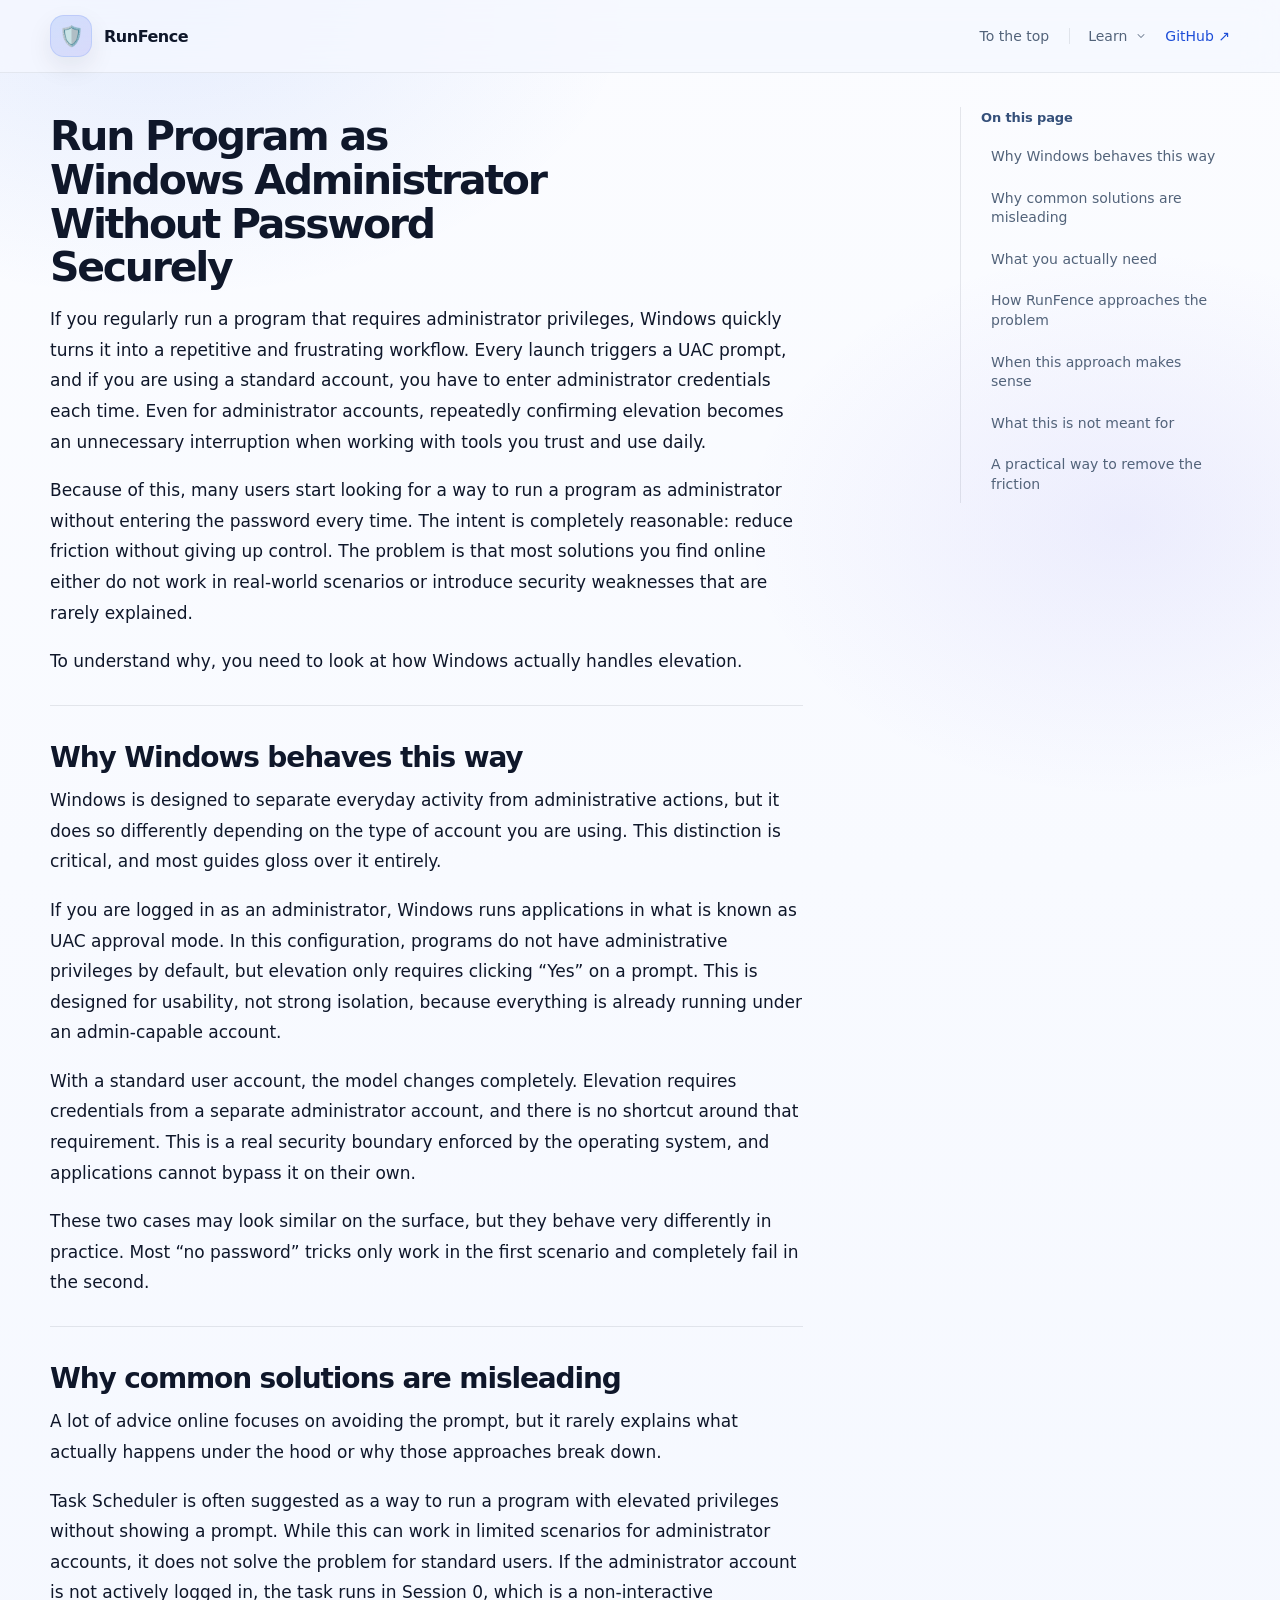
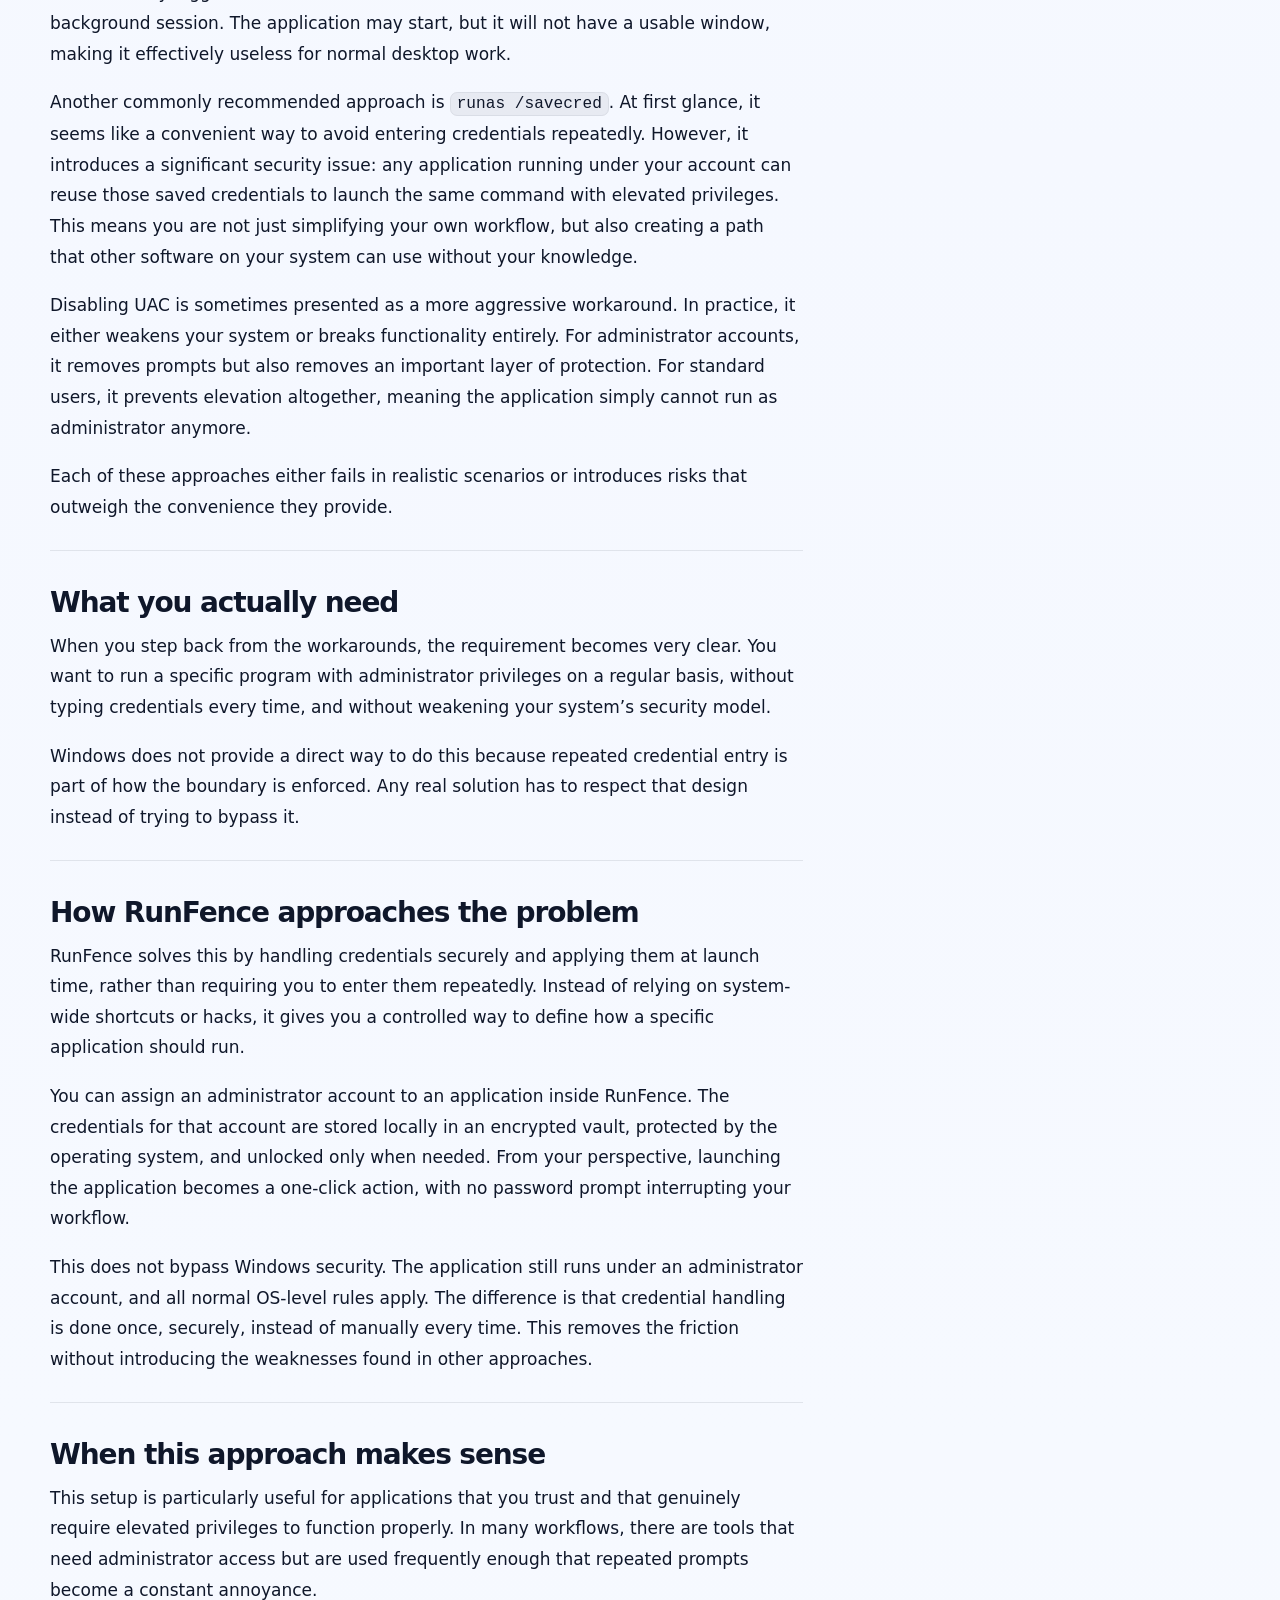
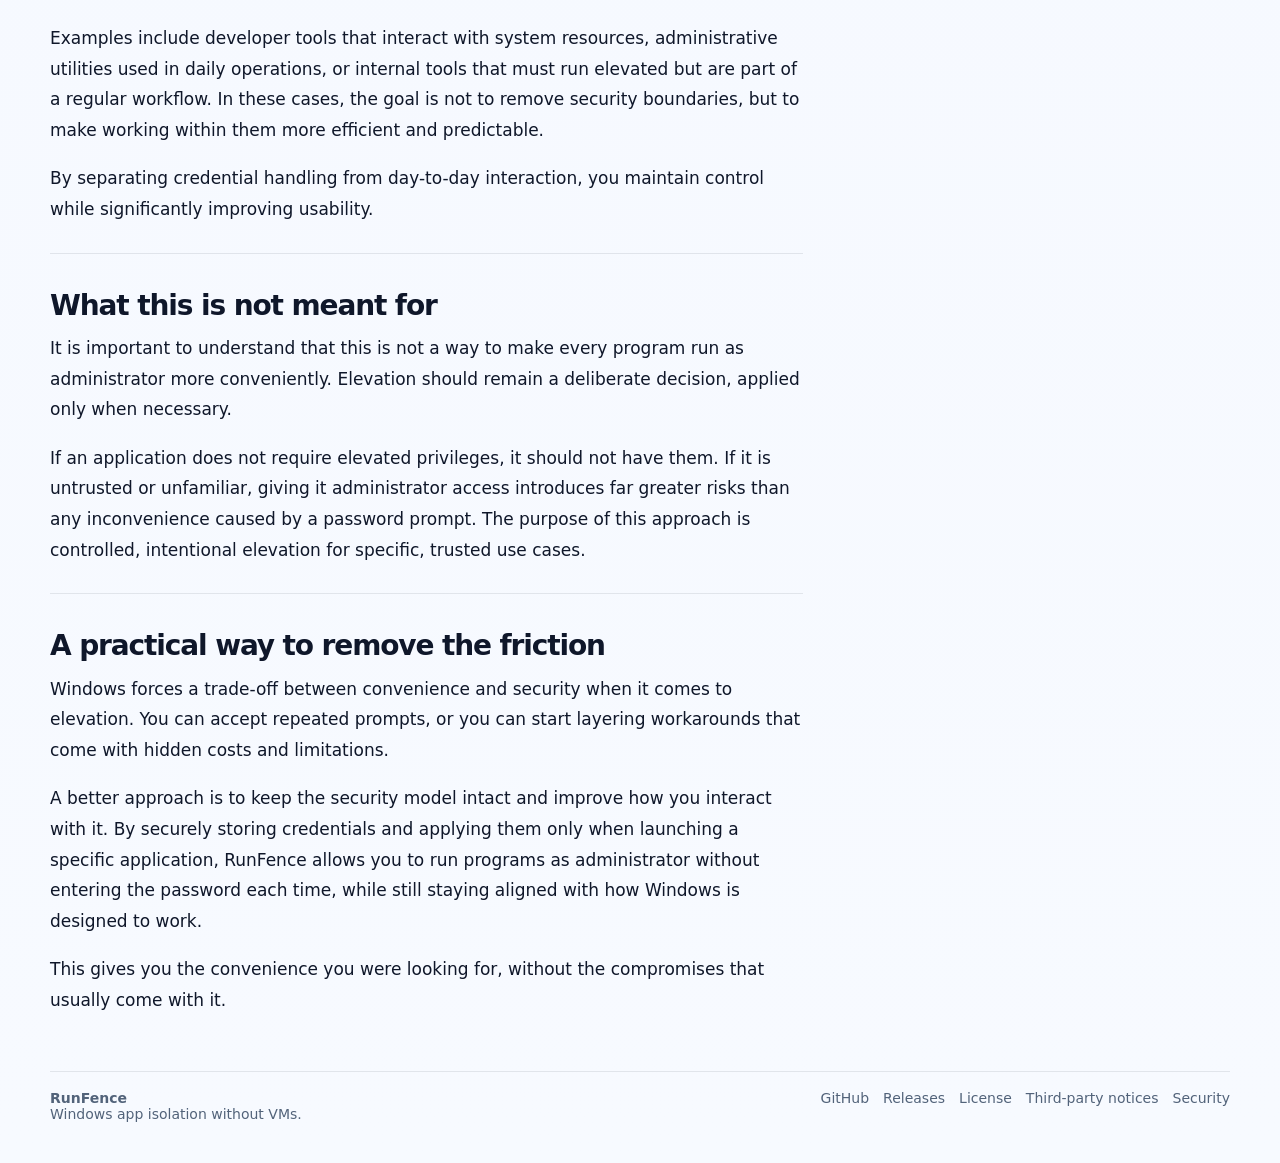
==== run-as-admin-without-password.html @ 5f29e588 "learn page" ====
<!doctype html>
<html lang="en">
  <head>
    <meta charset="utf-8" />
    <meta name="viewport" content="width=device-width,initial-scale=1" />
    <meta
      name="description"
      content="Run Program as Windows Administrator Without Password Securely"
    />
    <meta name="robots" content="index,follow" />

    <link rel="canonical" href="https://runfence.net/run-as-admin-without-password.html" />
    <link rel="icon" href="/favicon.ico" sizes="any" />
    <link rel="apple-touch-icon" href="/favicon.ico" />

    <title>Run Program as Windows Administrator Without Password Securely</title>

    <meta property="og:title" content="Run Program as Windows Administrator Without Password Securely" />
    <meta
      property="og:description"
      content="Run Program as Windows Administrator Without Password Securely"
    />
    <meta property="og:url" content="https://runfence.net/run-as-admin-without-password.html" />
    <meta property="og:image" content="demo.gif" />
    <meta property="og:image:width" content="1165" />
    <meta property="og:image:height" content="667" />
    <meta property="og:type" content="article" />
    <meta property="og:site_name" content="RunFence" />

    <meta name="twitter:card" content="summary_large_image" />
    <meta name="twitter:title" content="Run Program as Windows Administrator Without Password Securely" />
    <meta
      name="twitter:description"
      content="Run Program as Windows Administrator Without Password Securely"
    />
    <meta name="twitter:image" content="demo.gif" />

    <script type="application/ld+json">
      {
        "@context": "https://schema.org",
        "@type": "Article",
        "headline": "Run Program as Windows Administrator Without Password Securely",
        "description": "Run Program as Windows Administrator Without Password Securely",
        "mainEntityOfPage": "https://runfence.net/run-as-admin-without-password.html",
        "image": "demo.gif"
      }
    </script>

    <style>
      :root {
        --bg: #f5f8ff;
        --text: #0f172a;
        --muted: #52637a;
        --muted2: #6b7c93;
        --accent: #2563eb;
        --accent2: #4f46e5;
        --border: rgba(30, 41, 59, 0.10);
        --max: 1180px;
        --content-max: 74ch;
        --toc-width: 270px;
        --header-offset: 92px;
      }

      * { box-sizing: border-box; }

      html {
        scroll-behavior: smooth;
      }

      body {
        margin: 0;
        color: var(--text);
        font-family: Inter, ui-sans-serif, system-ui, -apple-system, BlinkMacSystemFont, "Segoe UI", Roboto, Helvetica, Arial, sans-serif;
        background:
          radial-gradient(800px 500px at 12% 0%, rgba(37, 99, 235, 0.10), transparent 60%),
          radial-gradient(700px 500px at 88% 12%, rgba(79, 70, 229, 0.08), transparent 55%),
          linear-gradient(180deg, #fbfcff 0%, var(--bg) 40%, #f7faff 100%);
        min-height: 100vh;
      }

      a {
        color: inherit;
        text-decoration: none;
      }

      code {
        padding: 0.12rem 0.36rem;
        border-radius: 0.45rem;
        background: rgba(15, 23, 42, 0.06);
        border: 1px solid rgba(15, 23, 42, 0.06);
        font-size: 0.95em;
      }

      .shell {
        width: min(var(--max), calc(100% - 32px));
        margin: 0 auto;
      }

      .topbar {
        position: sticky;
        top: 0;
        z-index: 40;
        backdrop-filter: blur(16px);
        background: rgba(245, 248, 255, 0.78);
        border-bottom: 1px solid rgba(30, 41, 59, 0.08);
      }

      .topbar-inner {
        display: flex;
        align-items: center;
        justify-content: space-between;
        gap: 16px;
        padding: 15px 0;
      }

      .brand {
        display: inline-flex;
        align-items: center;
        gap: 12px;
        font-weight: 800;
        letter-spacing: -0.03em;
        flex: 0 0 auto;
      }

      .brand-mark {
        width: 42px;
        height: 42px;
        border-radius: 14px;
        display: grid;
        place-items: center;
        background: linear-gradient(135deg, rgba(37, 99, 235, 0.16), rgba(79, 70, 229, 0.16));
        border: 1px solid rgba(37, 99, 235, 0.14);
        box-shadow: 0 10px 26px rgba(15, 23, 42, 0.08);
        font-size: 20px;
        line-height: 1;
      }

      .nav {
        display: flex;
        align-items: center;
        gap: 18px;
        flex-wrap: wrap;
        justify-content: flex-end;
        color: var(--muted);
        font-size: 14px;
        min-width: 0;
      }

      .nav-cluster {
        display: flex;
        align-items: center;
        gap: 12px;
        flex-wrap: wrap;
        min-width: 0;
      }

      .nav-cluster + .nav-cluster {
        padding-left: 18px;
        margin-left: 2px;
        border-left: 1px solid rgba(30, 41, 59, 0.10);
      }

      .nav a:hover,
      .repo-link:hover,
      .nav-dropdown summary:hover {
        color: var(--text);
      }

      .nav-dropdown {
        position: relative;
      }

      .nav-dropdown summary {
        list-style: none;
        display: inline-flex;
        align-items: center;
        gap: 8px;
        cursor: pointer;
        user-select: none;
        padding: 0;
        color: inherit;
        font: inherit;
        white-space: nowrap;
      }

      .nav-dropdown summary::-webkit-details-marker {
        display: none;
      }

      .nav-caret {
        width: 12px;
        height: 12px;
        display: inline-block;
        transition: transform 160ms ease;
        opacity: 0.8;
      }

      .nav-dropdown[open] .nav-caret {
        transform: rotate(180deg);
      }

      .nav-panel {
        position: absolute;
        right: 0;
        top: calc(100% + 12px);
        width: min(360px, calc(100vw - 24px));
        padding: 12px;
        border-radius: 22px;
        background: rgba(255, 255, 255, 0.96);
        border: 1px solid rgba(30, 41, 59, 0.10);
        box-shadow: 0 24px 60px rgba(15, 23, 42, 0.14);
      }

      .nav-panel-list {
        display: grid;
        gap: 8px;
        max-height: 320px;
        overflow: auto;
        padding-right: 2px;
      }

      .nav-panel-link {
        display: flex;
        align-items: flex-start;
        gap: 12px;
        padding: 11px 12px;
        border-radius: 14px;
        border: 1px solid transparent;
        background: rgba(245, 248, 255, 0.8);
        transition: background 160ms ease, border-color 160ms ease, transform 160ms ease;
      }

      .nav-panel-link:hover {
        background: rgba(37, 99, 235, 0.06);
        border-color: rgba(37, 99, 235, 0.12);
        transform: translateY(-1px);
      }

      .nav-panel-link strong {
        display: block;
        font-size: 14px;
        line-height: 1.3;
        letter-spacing: -0.02em;
      }

      .nav-panel-link span {
        display: block;
        color: var(--muted);
        font-size: 12px;
        line-height: 1.45;
        margin-top: 3px;
      }

      .nav-panel-dot {
        width: 9px;
        height: 9px;
        margin-top: 5px;
        border-radius: 999px;
        background: linear-gradient(135deg, var(--accent), var(--accent2));
        flex: 0 0 auto;
      }

      .article-wrap {
        padding: 34px 0 18px;
      }

      .article-layout {
        display: grid;
        grid-template-columns: minmax(0, 1fr) var(--toc-width);
        gap: 36px;
        align-items: start;
      }

      .article-main {
        min-width: 0;
        max-width: var(--content-max);
      }

      .article-aside {
        position: sticky;
        top: var(--header-offset);
        align-self: start;
        padding-left: 20px;
        border-left: 1px solid rgba(30, 41, 59, 0.10);
      }

      .toc-label {
        display: inline-flex;
        align-items: center;
        gap: 10px;
        margin-bottom: 14px;
        color: #35507a;
        font-size: 13px;
        font-weight: 700;
        letter-spacing: -0.01em;
      }

      .toc {
        display: grid;
        gap: 6px;
      }

      .toc a {
        display: block;
        padding: 8px 10px;
        border-radius: 12px;
        color: var(--muted);
        font-size: 14px;
        line-height: 1.4;
        transition: background 160ms ease, color 160ms ease, transform 160ms ease;
      }

      .toc a:hover {
        color: var(--text);
        background: rgba(37, 99, 235, 0.06);
        transform: translateX(2px);
      }

      h1 {
        margin: 8px 0 14px;
        font-size: clamp(30px, 3.2vw, 42px);
        line-height: 1.07;
        letter-spacing: -0.055em;
        max-width: 18ch;
      }

      .article-content {
        color: var(--text);
        line-height: 1.8;
        font-size: 17px;
        max-width: var(--content-max);
      }

      .article-content p {
        margin: 0 0 18px;
      }

      .article-content h2 {
        margin: 36px 0 12px;
        font-size: 28px;
        line-height: 1.12;
        letter-spacing: -0.04em;
        scroll-margin-top: var(--header-offset);
      }

      .article-content hr {
        border: 0;
        border-top: 1px solid rgba(30, 41, 59, 0.10);
        margin: 28px 0;
      }

      .footer {
        padding: 20px 0 42px;
        color: var(--muted);
        font-size: 14px;
      }

      .footer-inner {
        display: flex;
        flex-wrap: wrap;
        justify-content: space-between;
        gap: 14px;
        border-top: 1px solid rgba(30, 41, 59, 0.10);
        padding-top: 18px;
      }

      .links {
        display: flex;
        gap: 14px;
        flex-wrap: wrap;
      }

      .repo-link {
        color: #1d4ed8;
      }

      .muted {
        color: var(--muted);
      }

      @media (max-width: 1024px) {
        .article-layout {
          grid-template-columns: 1fr;
        }

        .article-main {
          max-width: 78ch;
        }

        .article-aside {
          position: relative;
          top: auto;
          order: -1;
          padding: 0 0 12px 0;
          margin-bottom: 8px;
          border-left: 0;
          border-bottom: 1px solid rgba(30, 41, 59, 0.10);
        }

        .nav-panel {
          left: 0;
          right: auto;
        }
      }

      @media (max-width: 640px) {
        .shell {
          width: min(var(--max), calc(100% - 24px));
        }

        .topbar-inner {
          padding: 12px 0;
        }

        .nav {
          gap: 12px;
        }

        .nav-cluster + .nav-cluster {
          padding-left: 12px;
          margin-left: 0;
        }

        .article-wrap {
          padding-top: 24px;
        }

        h1 {
          max-width: 16ch;
          font-size: clamp(28px, 7vw, 38px);
        }

        .article-content {
          font-size: 16px;
          line-height: 1.78;
        }

        .article-content h2 {
          font-size: 24px;
          scroll-margin-top: 86px;
        }

        .article-aside {
          padding-bottom: 10px;
        }

        .toc {
          grid-template-columns: 1fr;
        }
      }
    </style>
  </head>

  <body>
    <header class="topbar">
      <div class="shell topbar-inner">
        <a class="brand" href="/" aria-label="RunFence home">
          <span class="brand-mark" aria-hidden="true">🛡️</span>
          <span>RunFence</span>
        </a>

        <nav class="nav" aria-label="Primary">
          <div class="nav-cluster" aria-label="Sections">
            <a href="#article">To the top</a>
          </div>

          <div class="nav-cluster" aria-label="Learn">
            <details class="nav-dropdown">
              <summary>
                <span>Learn</span>
                <svg class="nav-caret" viewBox="0 0 20 20" fill="none" aria-hidden="true">
                  <path d="M5 7.5L10 12.5L15 7.5" stroke="currentColor" stroke-width="1.7" stroke-linecap="round" stroke-linejoin="round" />
                </svg>
              </summary>

              <div class="nav-panel" role="menu" aria-label="Learn posts">
                <div class="nav-panel-list">
                  <a class="nav-panel-link" href="run-as-admin-without-password.html" role="menuitem">
                    <span class="nav-panel-dot" aria-hidden="true"></span>
                    <span>
                      <strong>Run Program as Windows Administrator Without Password Securely</strong>
                      <span>How to reduce elevation friction without weakening Windows security.</span>
                    </span>
                  </a>
                </div>
              </div>
            </details>
          </div>

          <a class="repo-link" href="https://github.com/runfence/RunFence" target="_blank" rel="noreferrer">GitHub ↗</a>
        </nav>
      </div>
    </header>

    <main id="top">
      <section class="article-wrap" id="article" aria-labelledby="article-title">
        <div class="shell article-layout">
          <div class="article-main">
            <h1 id="article-title">Run Program as Windows Administrator Without Password Securely</h1>

            <div class="article-content">
              <p>If you regularly run a program that requires administrator privileges, Windows quickly turns it into a repetitive and frustrating workflow. Every launch triggers a UAC prompt, and if you are using a standard account, you have to enter administrator credentials each time. Even for administrator accounts, repeatedly confirming elevation becomes an unnecessary interruption when working with tools you trust and use daily.</p>

              <p>Because of this, many users start looking for a way to run a program as administrator without entering the password every time. The intent is completely reasonable: reduce friction without giving up control. The problem is that most solutions you find online either do not work in real-world scenarios or introduce security weaknesses that are rarely explained.</p>

              <p>To understand why, you need to look at how Windows actually handles elevation.</p>

              <hr />

              <h2 id="why-windows-behaves-this-way">Why Windows behaves this way</h2>

              <p>Windows is designed to separate everyday activity from administrative actions, but it does so differently depending on the type of account you are using. This distinction is critical, and most guides gloss over it entirely.</p>

              <p>If you are logged in as an administrator, Windows runs applications in what is known as UAC approval mode. In this configuration, programs do not have administrative privileges by default, but elevation only requires clicking “Yes” on a prompt. This is designed for usability, not strong isolation, because everything is already running under an admin-capable account.</p>

              <p>With a standard user account, the model changes completely. Elevation requires credentials from a separate administrator account, and there is no shortcut around that requirement. This is a real security boundary enforced by the operating system, and applications cannot bypass it on their own.</p>

              <p>These two cases may look similar on the surface, but they behave very differently in practice. Most “no password” tricks only work in the first scenario and completely fail in the second.</p>

              <hr />

              <h2 id="why-common-solutions-are-misleading">Why common solutions are misleading</h2>

              <p>A lot of advice online focuses on avoiding the prompt, but it rarely explains what actually happens under the hood or why those approaches break down.</p>

              <p>Task Scheduler is often suggested as a way to run a program with elevated privileges without showing a prompt. While this can work in limited scenarios for administrator accounts, it does not solve the problem for standard users. If the administrator account is not actively logged in, the task runs in Session 0, which is a non-interactive background session. The application may start, but it will not have a usable window, making it effectively useless for normal desktop work.</p>

              <p>Another commonly recommended approach is <code>runas /savecred</code>. At first glance, it seems like a convenient way to avoid entering credentials repeatedly. However, it introduces a significant security issue: any application running under your account can reuse those saved credentials to launch the same command with elevated privileges. This means you are not just simplifying your own workflow, but also creating a path that other software on your system can use without your knowledge.</p>

              <p>Disabling UAC is sometimes presented as a more aggressive workaround. In practice, it either weakens your system or breaks functionality entirely. For administrator accounts, it removes prompts but also removes an important layer of protection. For standard users, it prevents elevation altogether, meaning the application simply cannot run as administrator anymore.</p>

              <p>Each of these approaches either fails in realistic scenarios or introduces risks that outweigh the convenience they provide.</p>

              <hr />

              <h2 id="what-you-actually-need">What you actually need</h2>

              <p>When you step back from the workarounds, the requirement becomes very clear. You want to run a specific program with administrator privileges on a regular basis, without typing credentials every time, and without weakening your system’s security model.</p>

              <p>Windows does not provide a direct way to do this because repeated credential entry is part of how the boundary is enforced. Any real solution has to respect that design instead of trying to bypass it.</p>

              <hr />

              <h2 id="how-runfence-approaches-the-problem">How RunFence approaches the problem</h2>

              <p>RunFence solves this by handling credentials securely and applying them at launch time, rather than requiring you to enter them repeatedly. Instead of relying on system-wide shortcuts or hacks, it gives you a controlled way to define how a specific application should run.</p>

              <p>You can assign an administrator account to an application inside RunFence. The credentials for that account are stored locally in an encrypted vault, protected by the operating system, and unlocked only when needed. From your perspective, launching the application becomes a one-click action, with no password prompt interrupting your workflow.</p>

              <p>This does not bypass Windows security. The application still runs under an administrator account, and all normal OS-level rules apply. The difference is that credential handling is done once, securely, instead of manually every time. This removes the friction without introducing the weaknesses found in other approaches.</p>

              <hr />

              <h2 id="when-this-approach-makes-sense">When this approach makes sense</h2>

              <p>This setup is particularly useful for applications that you trust and that genuinely require elevated privileges to function properly. In many workflows, there are tools that need administrator access but are used frequently enough that repeated prompts become a constant annoyance.</p>

              <p>Examples include developer tools that interact with system resources, administrative utilities used in daily operations, or internal tools that must run elevated but are part of a regular workflow. In these cases, the goal is not to remove security boundaries, but to make working within them more efficient and predictable.</p>

              <p>By separating credential handling from day-to-day interaction, you maintain control while significantly improving usability.</p>

              <hr />

              <h2 id="what-this-is-not-meant-for">What this is not meant for</h2>

              <p>It is important to understand that this is not a way to make every program run as administrator more conveniently. Elevation should remain a deliberate decision, applied only when necessary.</p>

              <p>If an application does not require elevated privileges, it should not have them. If it is untrusted or unfamiliar, giving it administrator access introduces far greater risks than any inconvenience caused by a password prompt. The purpose of this approach is controlled, intentional elevation for specific, trusted use cases.</p>

              <hr />

              <h2 id="a-practical-way-to-remove-the-friction">A practical way to remove the friction</h2>

              <p>Windows forces a trade-off between convenience and security when it comes to elevation. You can accept repeated prompts, or you can start layering workarounds that come with hidden costs and limitations.</p>

              <p>A better approach is to keep the security model intact and improve how you interact with it. By securely storing credentials and applying them only when launching a specific application, RunFence allows you to run programs as administrator without entering the password each time, while still staying aligned with how Windows is designed to work.</p>

              <p>This gives you the convenience you were looking for, without the compromises that usually come with it.</p>
            </div>
          </div>

          <aside class="article-aside" aria-label="On this page">
            <div class="toc-label">On this page</div>
            <nav class="toc">
              <a href="#why-windows-behaves-this-way">Why Windows behaves this way</a>
              <a href="#why-common-solutions-are-misleading">Why common solutions are misleading</a>
              <a href="#what-you-actually-need">What you actually need</a>
              <a href="#how-runfence-approaches-the-problem">How RunFence approaches the problem</a>
              <a href="#when-this-approach-makes-sense">When this approach makes sense</a>
              <a href="#what-this-is-not-meant-for">What this is not meant for</a>
              <a href="#a-practical-way-to-remove-the-friction">A practical way to remove the friction</a>
            </nav>
          </aside>
        </div>
      </section>

      <footer class="footer">
        <div class="shell footer-inner">
          <div>
            <strong>RunFence</strong>
            <div class="muted">Windows app isolation without VMs.</div>
          </div>
          <div class="links">
            <a href="https://github.com/runfence/RunFence" target="_blank" rel="noreferrer">GitHub</a>
            <a href="https://github.com/runfence/RunFence/releases" target="_blank" rel="noreferrer">Releases</a>
            <a href="https://github.com/runfence/RunFence/blob/master/LICENSE.md" target="_blank" rel="noreferrer">License</a>
            <a href="https://github.com/runfence/RunFence/blob/master/THIRD-PARTY-NOTICES.txt" target="_blank" rel="noreferrer">Third-party notices</a>
            <a href="mailto:runfencedev@gmail.com">Security</a>
          </div>
        </div>
      </footer>
    </main>
  </body>
</html>
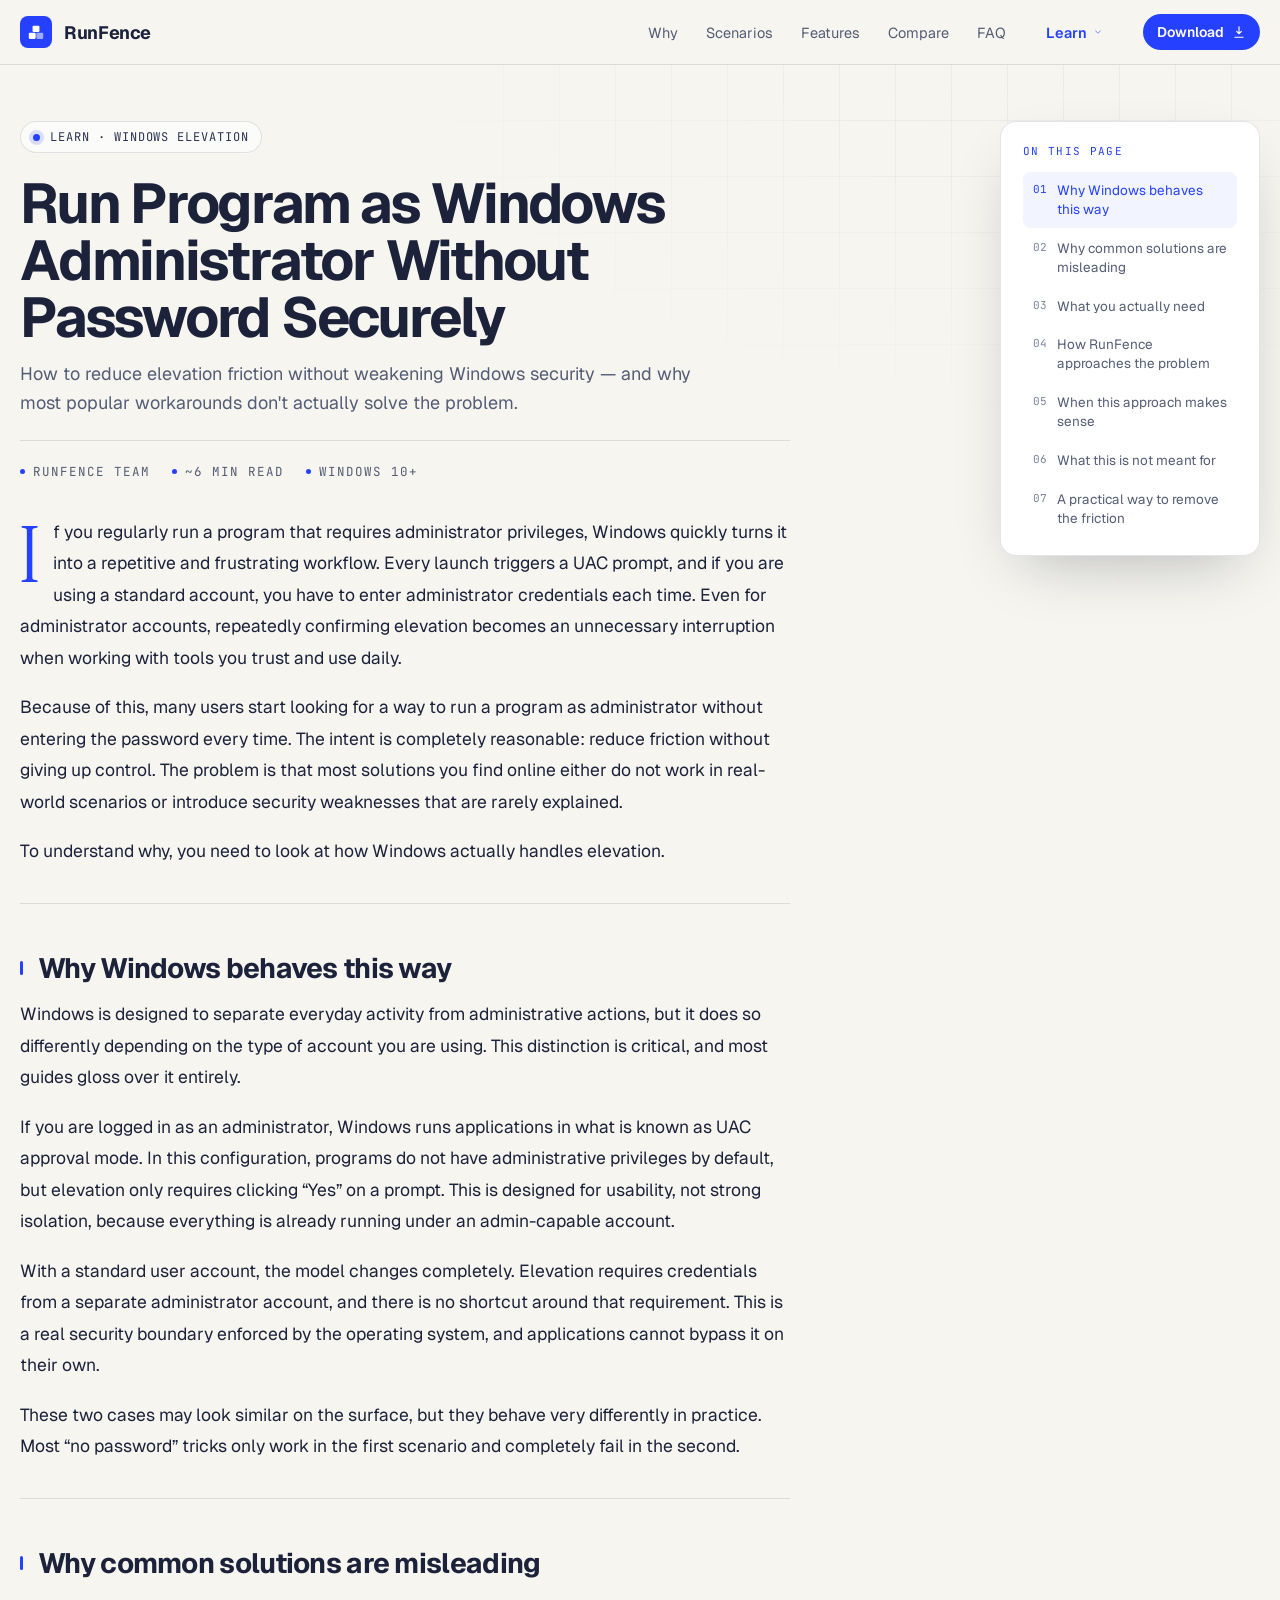
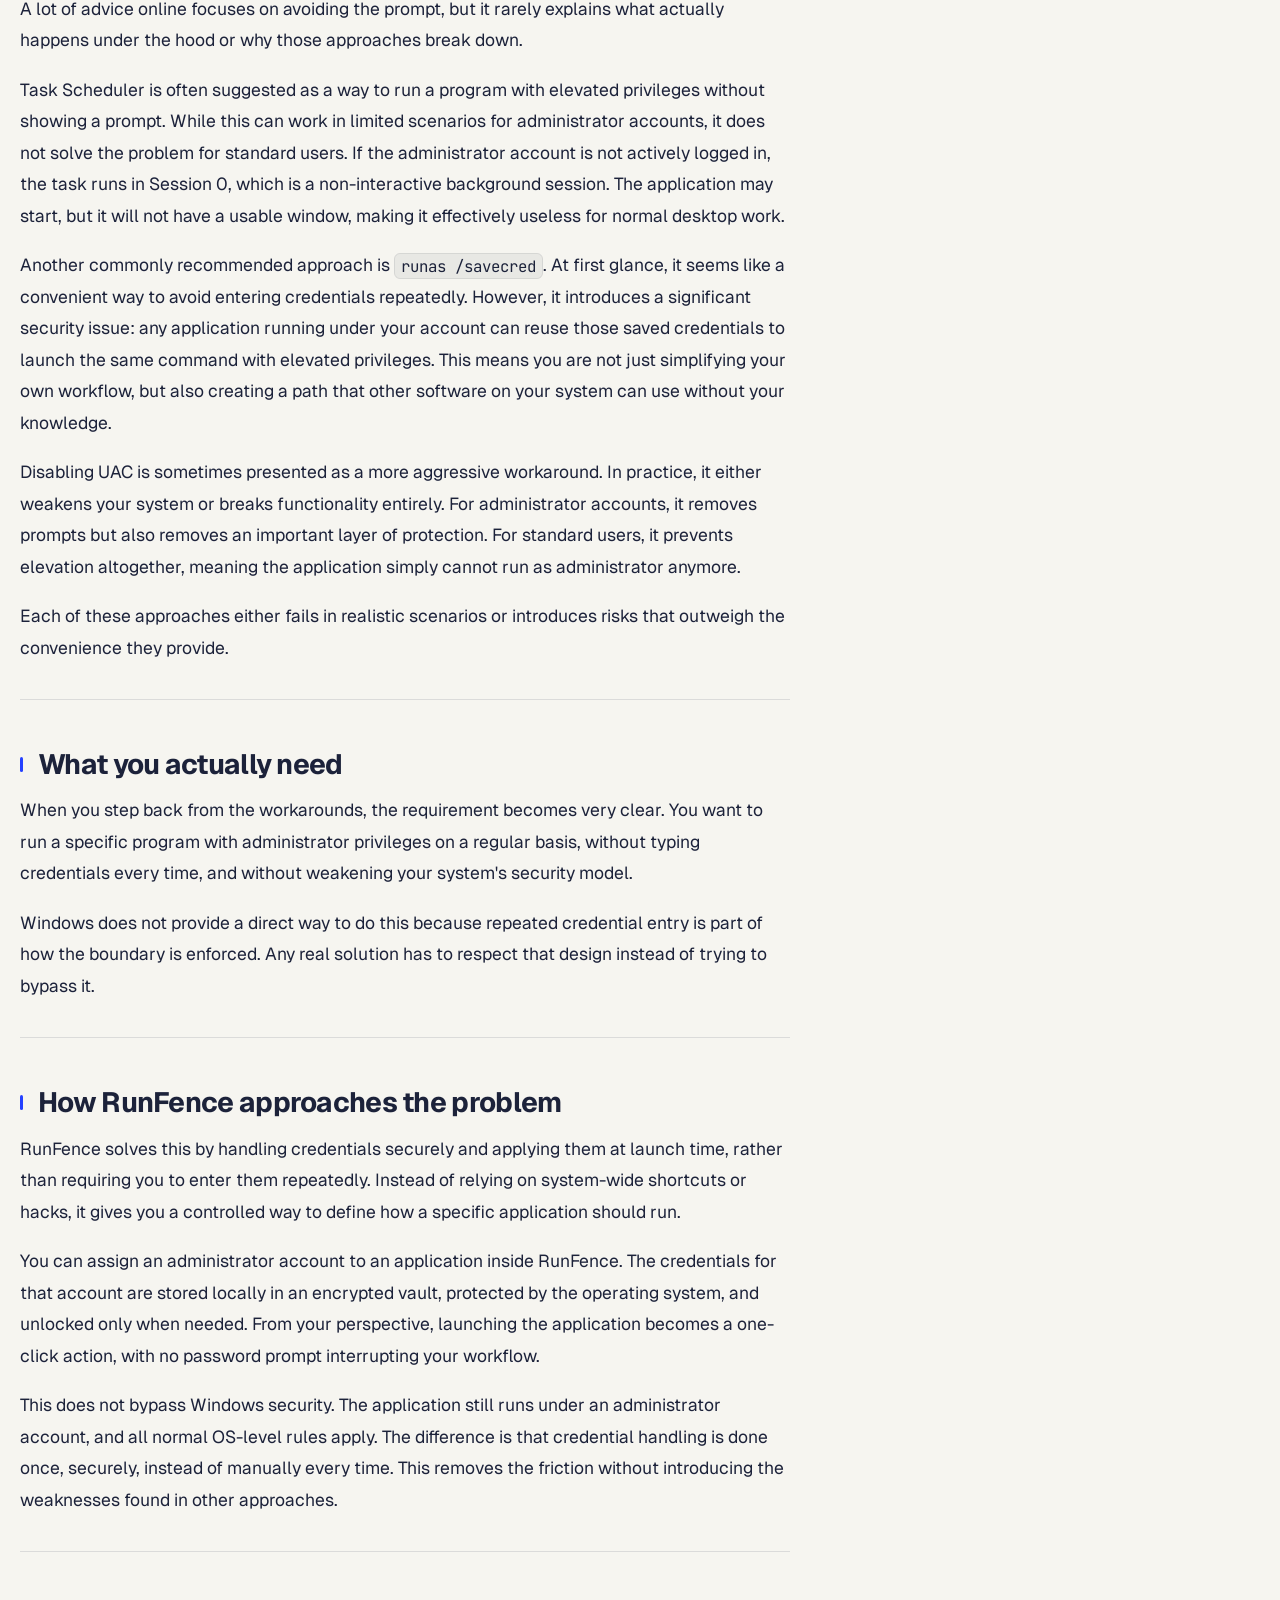
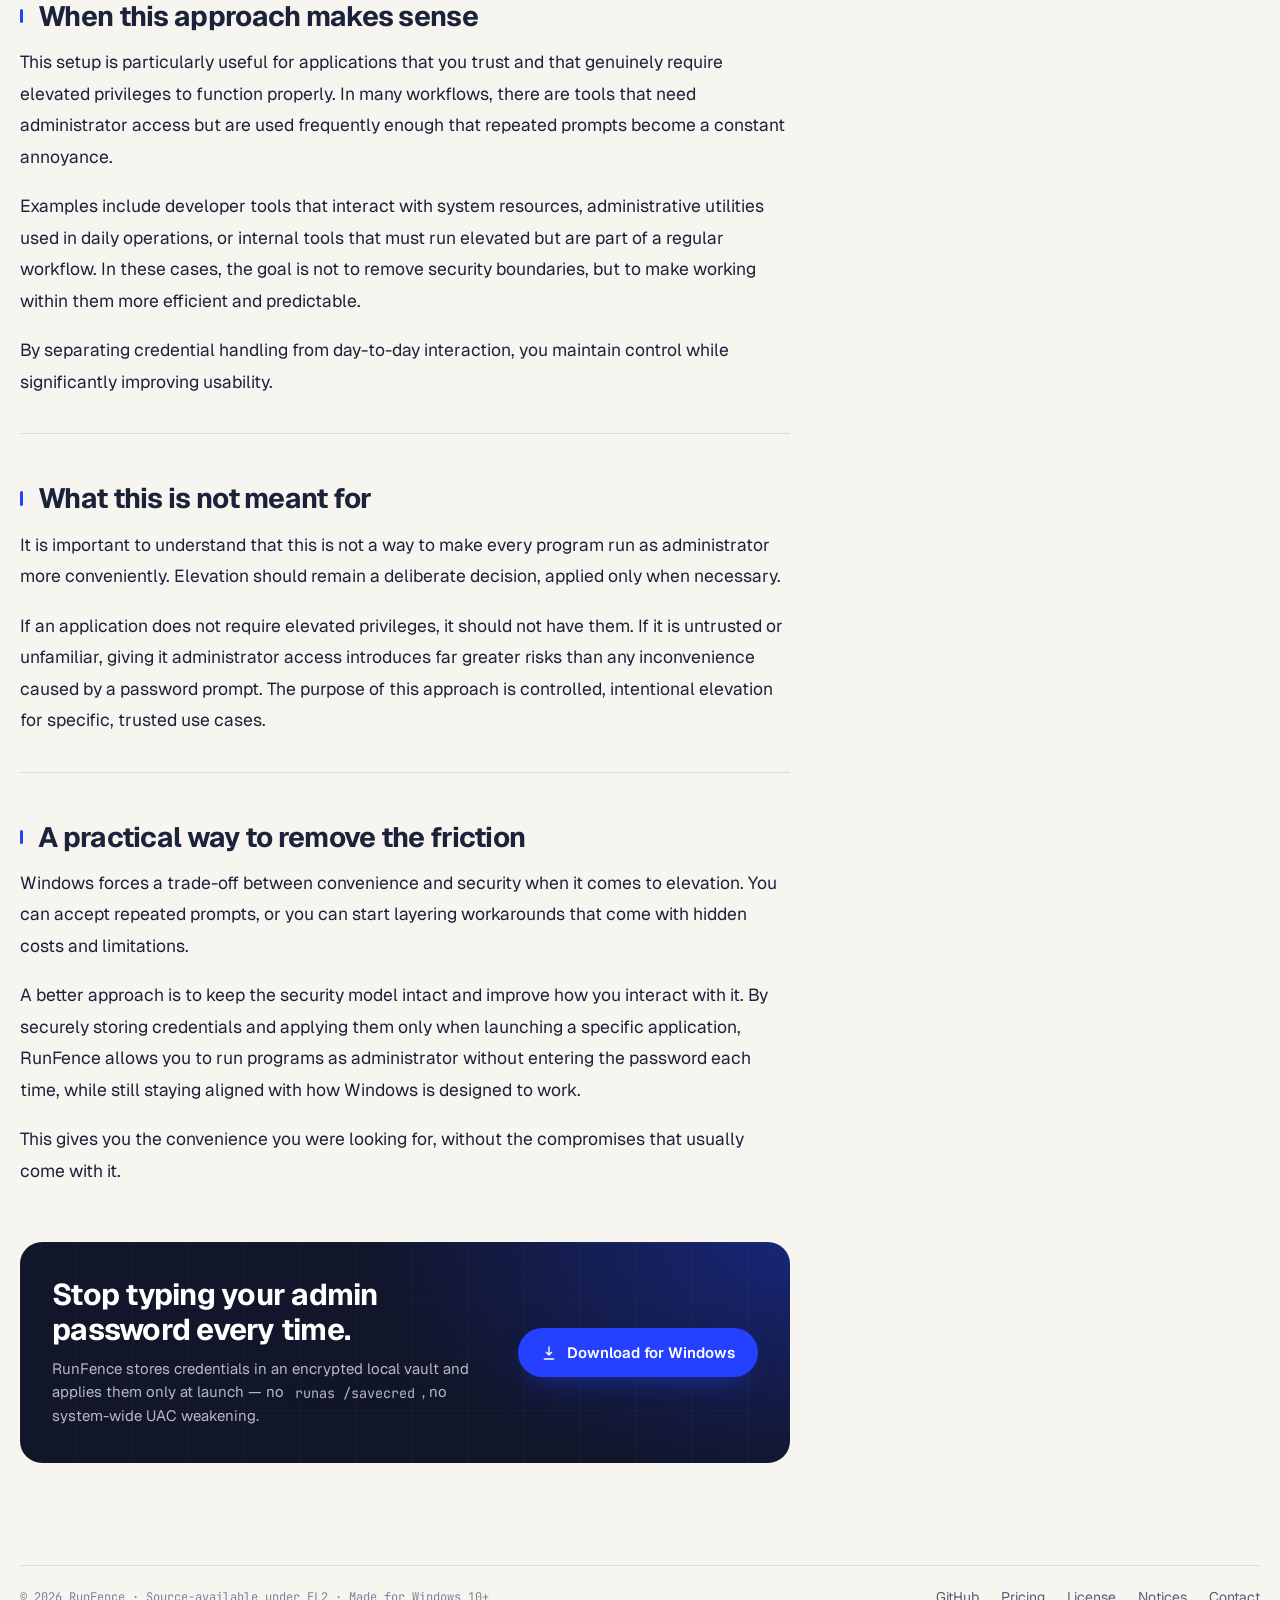
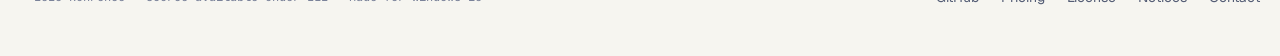
==== commit 3a461718: "redesign" ====
--- a/run-as-admin-without-password.html
+++ b/run-as-admin-without-password.html
@@ -10,6 +10,7 @@
     <meta name="robots" content="index,follow" />
 
     <link rel="canonical" href="https://runfence.net/run-as-admin-without-password.html" />
+    <link rel="icon" href="/favicon.svg" type="image/svg+xml" />
     <link rel="icon" href="/favicon.ico" sizes="any" />
     <link rel="apple-touch-icon" href="/favicon.ico" />
 
@@ -46,407 +47,250 @@
       }
     </script>
 
+    <link rel="preconnect" href="https://fonts.googleapis.com" />
+    <link rel="preconnect" href="https://fonts.gstatic.com" crossorigin />
+    <link href="https://fonts.googleapis.com/css2?family=Geist:wght@400;500;600;700;800&family=JetBrains+Mono:wght@400;500;600&family=Instrument+Serif:ital@0;1&display=swap" rel="stylesheet" />
+
+    <link rel="stylesheet" href="shared.css" />
+
     <style>
       :root {
-        --bg: #f5f8ff;
-        --text: #0f172a;
-        --muted: #52637a;
-        --muted2: #6b7c93;
-        --accent: #2563eb;
-        --accent2: #4f46e5;
-        --border: rgba(30, 41, 59, 0.10);
-        --max: 1180px;
-        --content-max: 74ch;
-        --toc-width: 270px;
-        --header-offset: 92px;
-      }
-
-      * { box-sizing: border-box; }
-
-      html {
-        scroll-behavior: smooth;
-      }
-
-      body {
-        margin: 0;
-        color: var(--text);
-        font-family: Inter, ui-sans-serif, system-ui, -apple-system, BlinkMacSystemFont, "Segoe UI", Roboto, Helvetica, Arial, sans-serif;
-        background:
-          radial-gradient(800px 500px at 12% 0%, rgba(37, 99, 235, 0.10), transparent 60%),
-          radial-gradient(700px 500px at 88% 12%, rgba(79, 70, 229, 0.08), transparent 55%),
-          linear-gradient(180deg, #fbfcff 0%, var(--bg) 40%, #f7faff 100%);
-        min-height: 100vh;
-      }
-
-      a {
-        color: inherit;
-        text-decoration: none;
-      }
-
-      code {
-        padding: 0.12rem 0.36rem;
-        border-radius: 0.45rem;
-        background: rgba(15, 23, 42, 0.06);
-        border: 1px solid rgba(15, 23, 42, 0.06);
-        font-size: 0.95em;
-      }
-
-      .shell {
-        width: min(var(--max), calc(100% - 32px));
-        margin: 0 auto;
-      }
-
-      .topbar {
-        position: sticky;
-        top: 0;
-        z-index: 40;
-        backdrop-filter: blur(16px);
-        background: rgba(245, 248, 255, 0.78);
-        border-bottom: 1px solid rgba(30, 41, 59, 0.08);
-      }
-
-      .topbar-inner {
-        display: flex;
-        align-items: center;
-        justify-content: space-between;
-        gap: 16px;
-        padding: 15px 0;
-      }
-
-      .brand {
-        display: inline-flex;
-        align-items: center;
-        gap: 12px;
-        font-weight: 800;
-        letter-spacing: -0.03em;
-        flex: 0 0 auto;
-      }
-
-      .brand-mark {
-        width: 42px;
-        height: 42px;
-        border-radius: 14px;
-        display: grid;
-        place-items: center;
-        background: linear-gradient(135deg, rgba(37, 99, 235, 0.16), rgba(79, 70, 229, 0.16));
-        border: 1px solid rgba(37, 99, 235, 0.14);
-        box-shadow: 0 10px 26px rgba(15, 23, 42, 0.08);
-        font-size: 20px;
-        line-height: 1;
-      }
-
-      .nav {
-        display: flex;
-        align-items: center;
-        gap: 18px;
-        flex-wrap: wrap;
-        justify-content: flex-end;
-        color: var(--muted);
-        font-size: 14px;
-        min-width: 0;
-      }
-
-      .nav-cluster {
-        display: flex;
-        align-items: center;
-        gap: 12px;
-        flex-wrap: wrap;
-        min-width: 0;
-      }
-
-      .nav-cluster + .nav-cluster {
-        padding-left: 18px;
-        margin-left: 2px;
-        border-left: 1px solid rgba(30, 41, 59, 0.10);
-      }
-
-      .nav a:hover,
-      .repo-link:hover,
-      .nav-dropdown summary:hover {
-        color: var(--text);
-      }
-
-      .nav-dropdown {
+        --content-max: 70ch;
+        --toc-width: 260px;
+        --header-offset: 96px;
+      }
+
+      /* ============ Article ============ */
+      .article-wrap {
         position: relative;
-      }
-
-      .nav-dropdown summary {
-        list-style: none;
-        display: inline-flex;
-        align-items: center;
-        gap: 8px;
-        cursor: pointer;
-        user-select: none;
-        padding: 0;
-        color: inherit;
-        font: inherit;
-        white-space: nowrap;
-      }
-
-      .nav-dropdown summary::-webkit-details-marker {
-        display: none;
-      }
-
-      .nav-caret {
-        width: 12px;
-        height: 12px;
-        display: inline-block;
-        transition: transform 160ms ease;
-        opacity: 0.8;
-      }
-
-      .nav-dropdown[open] .nav-caret {
-        transform: rotate(180deg);
-      }
-
-      .nav-panel {
-        position: absolute;
-        right: 0;
-        top: calc(100% + 12px);
-        width: min(360px, calc(100vw - 24px));
-        padding: 12px;
-        border-radius: 22px;
-        background: rgba(255, 255, 255, 0.96);
-        border: 1px solid rgba(30, 41, 59, 0.10);
-        box-shadow: 0 24px 60px rgba(15, 23, 42, 0.14);
-      }
-
-      .nav-panel-list {
-        display: grid;
-        gap: 8px;
-        max-height: 320px;
-        overflow: auto;
-        padding-right: 2px;
-      }
-
-      .nav-panel-link {
-        display: flex;
-        align-items: flex-start;
-        gap: 12px;
-        padding: 11px 12px;
-        border-radius: 14px;
-        border: 1px solid transparent;
-        background: rgba(245, 248, 255, 0.8);
-        transition: background 160ms ease, border-color 160ms ease, transform 160ms ease;
-      }
-
-      .nav-panel-link:hover {
-        background: rgba(37, 99, 235, 0.06);
-        border-color: rgba(37, 99, 235, 0.12);
-        transform: translateY(-1px);
-      }
-
-      .nav-panel-link strong {
-        display: block;
-        font-size: 14px;
-        line-height: 1.3;
-        letter-spacing: -0.02em;
-      }
-
-      .nav-panel-link span {
-        display: block;
-        color: var(--muted);
-        font-size: 12px;
-        line-height: 1.45;
-        margin-top: 3px;
-      }
-
-      .nav-panel-dot {
-        width: 9px;
-        height: 9px;
-        margin-top: 5px;
-        border-radius: 999px;
-        background: linear-gradient(135deg, var(--accent), var(--accent2));
-        flex: 0 0 auto;
-      }
-
-      .article-wrap {
-        padding: 34px 0 18px;
+        padding: 56px 0 72px;
+      }
+      .article-wrap::before {
+        content: "";
+        position: absolute; inset: 0;
+        background-image:
+          linear-gradient(var(--line-soft) 1px, transparent 1px),
+          linear-gradient(90deg, var(--line-soft) 1px, transparent 1px);
+        background-size: 56px 56px;
+        background-position: -1px -1px;
+        mask-image: radial-gradient(900px 500px at 80% 0%, black, transparent 75%);
+        opacity: 0.45;
+        pointer-events: none;
       }
 
       .article-layout {
+        position: relative;
         display: grid;
         grid-template-columns: minmax(0, 1fr) var(--toc-width);
-        gap: 36px;
+        gap: 56px;
         align-items: start;
       }
-
-      .article-main {
-        min-width: 0;
+      .article-main { min-width: 0; max-width: var(--content-max); }
+
+      .eyebrow {
+        display: inline-flex; align-items: center; gap: 10px;
+        font-family: var(--mono); font-size: 12px;
+        color: var(--ink-2); text-transform: uppercase; letter-spacing: 0.08em;
+        padding: 7px 12px;
+        border-radius: 999px;
+        border: 1px solid var(--line-soft);
+        background: rgba(255,255,255,0.6);
+      }
+      .eyebrow .dot {
+        width: 7px; height: 7px; border-radius: 999px;
+        background: var(--accent); box-shadow: 0 0 0 4px rgba(37, 65, 255, 0.16);
+      }
+
+      h1.article-title {
+        margin: 22px 0 14px;
+        font-size: clamp(34px, 4.4vw, 56px);
+        line-height: 1.02;
+        letter-spacing: -0.04em;
+        font-weight: 700;
+        max-width: 22ch;
+      }
+      .article-deck {
+        font-size: 18px;
+        color: var(--muted);
+        line-height: 1.6;
+        max-width: 56ch;
+        margin: 0 0 8px;
+      }
+
+      .article-byline {
+        display: flex; flex-wrap: wrap; gap: 14px 22px;
+        margin-top: 22px;
+        padding-top: 22px;
+        border-top: 1px solid var(--line-soft);
+        font-family: var(--mono); font-size: 12.5px;
+        color: var(--muted);
+        text-transform: uppercase; letter-spacing: 0.08em;
+      }
+      .article-byline span { display: inline-flex; align-items: center; gap: 8px; }
+      .article-byline span::before {
+        content: ""; width: 5px; height: 5px; border-radius: 999px; background: var(--accent);
+      }
+
+      .article-content {
+        margin-top: 36px;
+        color: var(--ink);
+        font-size: 17.5px;
+        line-height: 1.8;
         max-width: var(--content-max);
       }
-
+      .article-content p { margin: 0 0 18px; }
+      .article-content p strong { color: var(--ink); font-weight: 600; }
+
+      /* drop-cap on first para */
+      .article-content > p:first-of-type::first-letter {
+        font-family: var(--serif);
+        font-size: 4.4em;
+        line-height: 0.85;
+        float: left;
+        padding: 8px 14px 0 0;
+        color: var(--accent);
+        font-weight: 400;
+      }
+
+      .article-content h2 {
+        margin: 48px 0 14px;
+        font-size: 28px;
+        line-height: 1.15;
+        letter-spacing: -0.025em;
+        font-weight: 700;
+        scroll-margin-top: var(--header-offset);
+        position: relative;
+        padding-left: 18px;
+      }
+      .article-content h2::before {
+        content: "";
+        position: absolute; left: 0; top: 0.32em; bottom: 0.32em;
+        width: 3px; border-radius: 2px;
+        background: var(--accent);
+      }
+      .article-content hr {
+        border: 0;
+        border-top: 1px solid var(--line-soft);
+        margin: 36px 0;
+      }
+
+      /* ============ Aside / TOC ============ */
       .article-aside {
         position: sticky;
         top: var(--header-offset);
         align-self: start;
-        padding-left: 20px;
-        border-left: 1px solid rgba(30, 41, 59, 0.10);
-      }
-
+      }
+      .toc-card {
+        padding: 22px 22px 18px;
+        border: 1px solid var(--line-soft);
+        border-radius: 16px;
+        background: white;
+        box-shadow: var(--shadow);
+      }
       .toc-label {
-        display: inline-flex;
-        align-items: center;
-        gap: 10px;
+        display: block;
+        font-family: var(--mono); font-size: 11px;
+        letter-spacing: 0.12em; text-transform: uppercase;
+        color: var(--accent);
         margin-bottom: 14px;
-        color: #35507a;
-        font-size: 13px;
+      }
+      .toc {
+        display: grid; gap: 2px;
+        counter-reset: toc;
+      }
+      .toc a {
+        display: flex; align-items: flex-start; gap: 10px;
+        padding: 9px 10px;
+        border-radius: 8px;
+        color: var(--muted);
+        font-size: 13.5px;
+        line-height: 1.4;
+        transition: background .15s ease, color .15s ease;
+      }
+      .toc a::before {
+        counter-increment: toc;
+        content: counter(toc, decimal-leading-zero);
+        font-family: var(--mono); font-size: 11px;
+        color: var(--muted-2);
+        flex: 0 0 auto;
+        padding-top: 1px;
+      }
+      .toc a:hover { color: var(--ink); background: var(--paper-2); }
+      .toc a.active { color: var(--accent); background: rgba(37, 65, 255, 0.06); }
+      .toc a.active::before { color: var(--accent); }
+
+      /* ============ CTA card ============ */
+      .article-cta {
+        margin: 56px 0 0;
+        padding: 36px 32px;
+        border-radius: 22px;
+        background:
+          radial-gradient(700px 400px at 100% 0%, rgba(37, 65, 255, 0.36), transparent 60%),
+          var(--ink-deep);
+        color: white;
+        position: relative;
+        overflow: hidden;
+      }
+      .article-cta::after {
+        content: "";
+        position: absolute; inset: 0;
+        background-image:
+          linear-gradient(rgba(255,255,255,0.05) 1px, transparent 1px),
+          linear-gradient(90deg, rgba(255,255,255,0.05) 1px, transparent 1px);
+        background-size: 56px 56px;
+        opacity: 0.5;
+        pointer-events: none;
+      }
+      .article-cta-inner {
+        position: relative; z-index: 1;
+        display: grid;
+        grid-template-columns: minmax(0, 1.4fr) auto;
+        gap: 28px; align-items: center;
+      }
+      .article-cta h3 {
+        margin: 0;
+        font-size: clamp(22px, 2.4vw, 30px);
+        letter-spacing: -0.025em;
+        line-height: 1.15;
         font-weight: 700;
-        letter-spacing: -0.01em;
-      }
-
-      .toc {
-        display: grid;
-        gap: 6px;
-      }
-
-      .toc a {
-        display: block;
-        padding: 8px 10px;
-        border-radius: 12px;
-        color: var(--muted);
-        font-size: 14px;
-        line-height: 1.4;
-        transition: background 160ms ease, color 160ms ease, transform 160ms ease;
-      }
-
-      .toc a:hover {
-        color: var(--text);
-        background: rgba(37, 99, 235, 0.06);
-        transform: translateX(2px);
-      }
-
-      h1 {
-        margin: 8px 0 14px;
-        font-size: clamp(30px, 3.2vw, 42px);
-        line-height: 1.07;
-        letter-spacing: -0.055em;
-        max-width: 18ch;
-      }
-
-      .article-content {
-        color: var(--text);
-        line-height: 1.8;
-        font-size: 17px;
-        max-width: var(--content-max);
-      }
-
-      .article-content p {
-        margin: 0 0 18px;
-      }
-
-      .article-content h2 {
-        margin: 36px 0 12px;
-        font-size: 28px;
-        line-height: 1.12;
-        letter-spacing: -0.04em;
-        scroll-margin-top: var(--header-offset);
-      }
-
-      .article-content hr {
-        border: 0;
-        border-top: 1px solid rgba(30, 41, 59, 0.10);
-        margin: 28px 0;
-      }
-
-      .footer {
-        padding: 20px 0 42px;
-        color: var(--muted);
-        font-size: 14px;
-      }
-
-      .footer-inner {
-        display: flex;
-        flex-wrap: wrap;
-        justify-content: space-between;
-        gap: 14px;
-        border-top: 1px solid rgba(30, 41, 59, 0.10);
-        padding-top: 18px;
-      }
-
-      .links {
-        display: flex;
-        gap: 14px;
-        flex-wrap: wrap;
-      }
-
-      .repo-link {
-        color: #1d4ed8;
-      }
-
-      .muted {
-        color: var(--muted);
-      }
-
+      }
+      .article-cta p {
+        margin: 10px 0 0;
+        color: rgba(255,255,255,0.7);
+        font-size: 15px;
+        line-height: 1.55;
+        max-width: 50ch;
+      }
+      .btn {
+        display: inline-flex; align-items: center; gap: 10px;
+        padding: 14px 22px; border-radius: 999px;
+        font-weight: 600; font-size: 15px;
+        border: 1px solid transparent;
+        transition: transform .15s ease, background .15s ease, box-shadow .15s ease;
+        white-space: nowrap;
+      }
+      .btn:hover { transform: translateY(-1px); }
+      .btn-primary {
+        background: var(--accent);
+        color: white;
+        box-shadow: 0 12px 28px -12px rgba(37, 65, 255, 0.55);
+      }
+      .article-cta .btn-primary:hover { background: var(--accent-deep); }
+
+      /* ============ Responsive ============ */
       @media (max-width: 1024px) {
-        .article-layout {
-          grid-template-columns: 1fr;
-        }
-
-        .article-main {
-          max-width: 78ch;
-        }
-
-        .article-aside {
-          position: relative;
-          top: auto;
-          order: -1;
-          padding: 0 0 12px 0;
-          margin-bottom: 8px;
-          border-left: 0;
-          border-bottom: 1px solid rgba(30, 41, 59, 0.10);
-        }
-
-        .nav-panel {
-          left: 0;
-          right: auto;
-        }
-      }
-
+        .article-layout { grid-template-columns: 1fr; gap: 32px; }
+        .article-aside { position: static; order: -1; }
+        .toc-card { box-shadow: none; }
+        .article-main { max-width: 80ch; }
+        .article-cta-inner { grid-template-columns: 1fr; }
+      }
       @media (max-width: 640px) {
-        .shell {
-          width: min(var(--max), calc(100% - 24px));
-        }
-
-        .topbar-inner {
-          padding: 12px 0;
-        }
-
-        .nav {
-          gap: 12px;
-        }
-
-        .nav-cluster + .nav-cluster {
-          padding-left: 12px;
-          margin-left: 0;
-        }
-
-        .article-wrap {
-          padding-top: 24px;
-        }
-
-        h1 {
-          max-width: 16ch;
-          font-size: clamp(28px, 7vw, 38px);
-        }
-
-        .article-content {
-          font-size: 16px;
-          line-height: 1.78;
-        }
-
-        .article-content h2 {
-          font-size: 24px;
-          scroll-margin-top: 86px;
-        }
-
-        .article-aside {
-          padding-bottom: 10px;
-        }
-
-        .toc {
-          grid-template-columns: 1fr;
-        }
+        .article-wrap { padding: 36px 0 56px; }
+        h1.article-title { font-size: clamp(30px, 8.5vw, 44px); }
+        .article-content { font-size: 16.5px; line-height: 1.75; }
+        .article-content h2 { font-size: 22px; margin-top: 36px; }
+        .article-cta { padding: 28px 22px; }
       }
     </style>
   </head>
@@ -455,39 +299,49 @@
     <header class="topbar">
       <div class="shell topbar-inner">
         <a class="brand" href="/" aria-label="RunFence home">
-          <span class="brand-mark" aria-hidden="true">🛡️</span>
+          <span class="brand-mark" aria-hidden="true">
+            <svg viewBox="0 0 64 64" fill="none">
+              <rect x="11" y="34" width="20" height="18" rx="3" fill="#fff"/>
+              <rect x="33" y="34" width="20" height="18" rx="3" fill="#fff" opacity="0.55"/>
+              <rect x="22" y="14" width="20" height="18" rx="3" fill="#fff"/>
+            </svg>
+          </span>
           <span>RunFence</span>
         </a>
 
         <nav class="nav" aria-label="Primary">
-          <div class="nav-cluster" aria-label="Sections">
-            <a href="#article">To the top</a>
+          <div class="nav-cluster sections">
+            <a href="index.html#problem">Why</a>
+            <a href="index.html#scenarios">Scenarios</a>
+            <a href="index.html#features">Features</a>
+            <a href="index.html#compare">Compare</a>
+            <a href="index.html#faq">FAQ</a>
           </div>
 
-          <div class="nav-cluster" aria-label="Learn">
-            <details class="nav-dropdown">
+          <div class="nav-cluster learn">
+            <details class="nav-dropdown is-current">
               <summary>
                 <span>Learn</span>
                 <svg class="nav-caret" viewBox="0 0 20 20" fill="none" aria-hidden="true">
                   <path d="M5 7.5L10 12.5L15 7.5" stroke="currentColor" stroke-width="1.7" stroke-linecap="round" stroke-linejoin="round" />
                 </svg>
               </summary>
-
-              <div class="nav-panel" role="menu" aria-label="Learn posts">
-                <div class="nav-panel-list">
-                  <a class="nav-panel-link" href="run-as-admin-without-password.html" role="menuitem">
-                    <span class="nav-panel-dot" aria-hidden="true"></span>
-                    <span>
-                      <strong>Run Program as Windows Administrator Without Password Securely</strong>
-                      <span>How to reduce elevation friction without weakening Windows security.</span>
-                    </span>
-                  </a>
-                </div>
+              <div class="nav-panel" role="menu">
+                <a class="nav-panel-link" href="run-as-admin-without-password.html" role="menuitem" aria-current="page">
+                  <span class="nav-panel-dot" aria-hidden="true"></span>
+                  <span>
+                    <strong>Run a Program as Administrator Without a Password</strong>
+                    <span>How to reduce elevation friction without weakening Windows security.</span>
+                  </span>
+                </a>
               </div>
             </details>
           </div>
 
-          <a class="repo-link" href="https://github.com/runfence/RunFence" target="_blank" rel="noreferrer">GitHub ↗</a>
+          <a class="nav-cta" href="https://github.com/runfence/RunFence/releases" target="_blank" rel="noreferrer">
+            Download
+            <svg width="14" height="14" viewBox="0 0 24 24" fill="none" stroke="currentColor" stroke-width="2" stroke-linecap="round" stroke-linejoin="round"><path d="M12 3v12m0 0l-4-4m4 4l4-4M5 21h14"/></svg>
+          </a>
         </nav>
       </div>
     </header>
@@ -495,8 +349,18 @@
     <main id="top">
       <section class="article-wrap" id="article" aria-labelledby="article-title">
         <div class="shell article-layout">
-          <div class="article-main">
-            <h1 id="article-title">Run Program as Windows Administrator Without Password Securely</h1>
+          <article class="article-main">
+            <span class="eyebrow"><span class="dot"></span><span>Learn · Windows elevation</span></span>
+
+            <h1 class="article-title" id="article-title">Run Program as Windows Administrator Without Password Securely</h1>
+
+            <p class="article-deck">How to reduce elevation friction without weakening Windows security — and why most popular workarounds don't actually solve the problem.</p>
+
+            <div class="article-byline" aria-label="Article meta">
+              <span>RunFence team</span>
+              <span>~6 min read</span>
+              <span>Windows 10+</span>
+            </div>
 
             <div class="article-content">
               <p>If you regularly run a program that requires administrator privileges, Windows quickly turns it into a repetitive and frustrating workflow. Every launch triggers a UAC prompt, and if you are using a standard account, you have to enter administrator credentials each time. Even for administrator accounts, repeatedly confirming elevation becomes an unnecessary interruption when working with tools you trust and use daily.</p>
@@ -535,7 +399,7 @@
 
               <h2 id="what-you-actually-need">What you actually need</h2>
 
-              <p>When you step back from the workarounds, the requirement becomes very clear. You want to run a specific program with administrator privileges on a regular basis, without typing credentials every time, and without weakening your system’s security model.</p>
+              <p>When you step back from the workarounds, the requirement becomes very clear. You want to run a specific program with administrator privileges on a regular basis, without typing credentials every time, and without weakening your system's security model.</p>
 
               <p>Windows does not provide a direct way to do this because repeated credential entry is part of how the boundary is enforced. Any real solution has to respect that design instead of trying to bypass it.</p>
 
@@ -577,38 +441,97 @@
 
               <p>This gives you the convenience you were looking for, without the compromises that usually come with it.</p>
             </div>
-          </div>
+
+            <aside class="article-cta" aria-label="Try RunFence">
+              <div class="article-cta-inner">
+                <div>
+                  <h3>Stop typing your admin password every time.</h3>
+                  <p>RunFence stores credentials in an encrypted local vault and applies them only at launch — no <code>runas /savecred</code>, no system-wide UAC weakening.</p>
+                </div>
+                <a class="btn btn-primary" href="https://github.com/runfence/RunFence/releases" target="_blank" rel="noreferrer">
+                  <svg width="16" height="16" viewBox="0 0 24 24" fill="none" stroke="currentColor" stroke-width="2" stroke-linecap="round" stroke-linejoin="round"><path d="M12 3v12m0 0l-4-4m4 4l4-4M5 21h14"/></svg>
+                  Download for Windows
+                </a>
+              </div>
+            </aside>
+          </article>
 
           <aside class="article-aside" aria-label="On this page">
-            <div class="toc-label">On this page</div>
-            <nav class="toc">
-              <a href="#why-windows-behaves-this-way">Why Windows behaves this way</a>
-              <a href="#why-common-solutions-are-misleading">Why common solutions are misleading</a>
-              <a href="#what-you-actually-need">What you actually need</a>
-              <a href="#how-runfence-approaches-the-problem">How RunFence approaches the problem</a>
-              <a href="#when-this-approach-makes-sense">When this approach makes sense</a>
-              <a href="#what-this-is-not-meant-for">What this is not meant for</a>
-              <a href="#a-practical-way-to-remove-the-friction">A practical way to remove the friction</a>
-            </nav>
+            <div class="toc-card">
+              <span class="toc-label">On this page</span>
+              <nav class="toc" id="toc">
+                <a href="#why-windows-behaves-this-way">Why Windows behaves this way</a>
+                <a href="#why-common-solutions-are-misleading">Why common solutions are misleading</a>
+                <a href="#what-you-actually-need">What you actually need</a>
+                <a href="#how-runfence-approaches-the-problem">How RunFence approaches the problem</a>
+                <a href="#when-this-approach-makes-sense">When this approach makes sense</a>
+                <a href="#what-this-is-not-meant-for">What this is not meant for</a>
+                <a href="#a-practical-way-to-remove-the-friction">A practical way to remove the friction</a>
+              </nav>
+            </div>
           </aside>
         </div>
       </section>
 
       <footer class="footer">
-        <div class="shell footer-inner">
-          <div>
-            <strong>RunFence</strong>
-            <div class="muted">Windows app isolation without VMs.</div>
-          </div>
-          <div class="links">
-            <a href="https://github.com/runfence/RunFence" target="_blank" rel="noreferrer">GitHub</a>
-            <a href="https://github.com/runfence/RunFence/releases" target="_blank" rel="noreferrer">Releases</a>
-            <a href="https://github.com/runfence/RunFence/blob/master/LICENSE.md" target="_blank" rel="noreferrer">License</a>
-            <a href="https://github.com/runfence/RunFence/blob/master/THIRD-PARTY-NOTICES.txt" target="_blank" rel="noreferrer">Third-party notices</a>
-            <a href="mailto:runfencedev@gmail.com">Security</a>
+        <div class="shell">
+          <div class="footer-inner">
+            <span class="footer-copy">© <span id="year">2026</span> RunFence · Source-available under EL2 · Made for Windows 10+</span>
+            <nav class="footer-links" aria-label="Footer">
+              <a href="https://github.com/runfence/RunFence" target="_blank" rel="noreferrer">GitHub</a>
+              <a href="https://github.com/runfence/RunFence/blob/master/PAYMENT.md" target="_blank" rel="noreferrer">Pricing</a>
+              <a href="https://github.com/runfence/RunFence/blob/master/LICENSE.md" target="_blank" rel="noreferrer">License</a>
+              <a href="https://github.com/runfence/RunFence/blob/master/THIRD-PARTY-NOTICES.txt" target="_blank" rel="noreferrer">Notices</a>
+              <a href="mailto:runfencedev@gmail.com">Contact</a>
+            </nav>
           </div>
         </div>
       </footer>
     </main>
+
+    <script data-cfasync="false" src="/cdn-cgi/scripts/5c5dd728/cloudflare-static/email-decode.min.js"></script><script>
+      // Close Learn dropdown on outside click / Esc
+      (function () {
+        const dropdowns = document.querySelectorAll(".nav-dropdown");
+        document.addEventListener("click", (e) => {
+          dropdowns.forEach((d) => {
+            if (d.open && !d.contains(e.target)) d.open = false;
+          });
+        });
+        document.addEventListener("keydown", (e) => {
+          if (e.key === "Escape") dropdowns.forEach((d) => (d.open = false));
+        });
+      })();
+
+      // TOC scrollspy — pre-selects first item, then highlights the section currently in view
+      (function () {
+        const links = Array.from(document.querySelectorAll("#toc a"));
+        const targets = links
+          .map((a) => document.querySelector(a.getAttribute("href")))
+          .filter(Boolean);
+        if (!targets.length) return;
+
+        // Pre-select the first TOC entry on load
+        if (links[0]) links[0].classList.add("active");
+
+        const setActive = (id) => {
+          links.forEach((a) =>
+            a.classList.toggle("active", a.getAttribute("href") === "#" + id)
+          );
+        };
+
+        const io = new IntersectionObserver(
+          (entries) => {
+            entries.forEach((entry) => {
+              if (entry.isIntersecting) setActive(entry.target.id);
+            });
+          },
+          { rootMargin: "-30% 0px -55% 0px", threshold: 0 }
+        );
+        targets.forEach((t) => io.observe(t));
+      })();
+
+      document.getElementById("year").textContent = new Date().getFullYear();
+    </script>
   </body>
-</html>+</html>
--- a/shared.css
+++ b/shared.css
@@ -0,0 +1,163 @@
+/* ============================================================
+   shared.css — chrome shared between index.html and article pages
+   Loaded BEFORE each page's inline <style> so per-page tokens
+   and overrides cascade naturally.
+   Fonts (Geist + JetBrains Mono + Instrument Serif) are loaded
+   by each page in <head> via <link> tags.
+   ============================================================ */
+
+:root {
+  --ink: #1c223a;
+  --ink-deep: #11162b;
+  --ink-2: #2a3354;
+  --paper: #f6f5f0;
+  --paper-2: #efece4;
+  --line: #1a2238;
+  --line-soft: rgba(26, 34, 56, 0.12);
+  --muted: #545d75;
+  --muted-2: #7a8299;
+  --accent: #2541ff;
+  --accent-deep: #1a30d6;
+  --good: #0f5c3a;
+  --bad: #b3261e;
+  --mid: #8a4b00;
+  --shadow: 0 24px 60px -24px rgba(11, 16, 32, 0.30);
+  --shadow-sm: 0 6px 18px -8px rgba(11, 16, 32, 0.20);
+  --max: 1240px;
+  --mono: "JetBrains Mono", ui-monospace, SFMono-Regular, Menlo, monospace;
+  --sans: "Geist", ui-sans-serif, system-ui, -apple-system, "Segoe UI", Roboto, sans-serif;
+  --serif: "Instrument Serif", ui-serif, Georgia, "Times New Roman", serif;
+}
+
+*, *::before, *::after { box-sizing: border-box; }
+html { scroll-behavior: smooth; }
+body {
+  margin: 0;
+  font-family: var(--sans);
+  color: var(--ink);
+  background: var(--paper);
+  -webkit-font-smoothing: antialiased;
+  text-rendering: optimizeLegibility;
+  font-feature-settings: "ss01", "ss02", "cv11";
+}
+a { color: inherit; text-decoration: none; }
+
+.mono { font-family: var(--mono); font-feature-settings: "zero", "ss01"; }
+
+code, kbd {
+  font-family: var(--mono);
+  font-size: 0.9em;
+  padding: 0.1rem 0.36rem;
+  background: rgba(11, 16, 32, 0.06);
+  border-radius: 6px;
+  border: 1px solid rgba(11, 16, 32, 0.08);
+  white-space: nowrap;
+}
+
+.shell { width: min(var(--max), calc(100% - 40px)); margin: 0 auto; }
+
+/* ============ Top bar ============ */
+.topbar {
+  position: sticky; top: 0; z-index: 50;
+  background: rgba(246, 245, 240, 0.85);
+  backdrop-filter: saturate(140%) blur(14px);
+  border-bottom: 1px solid var(--line-soft);
+}
+.topbar-inner {
+  display: flex; align-items: center; justify-content: space-between;
+  gap: 18px; padding: 14px 0;
+}
+.brand {
+  display: inline-flex; align-items: center; gap: 12px;
+  font-weight: 700; letter-spacing: -0.02em; font-size: 18px;
+}
+.brand-mark {
+  width: 32px; height: 32px; border-radius: 8px;
+  display: grid; place-items: center;
+  background: var(--accent);
+  color: white;
+}
+.brand-mark svg { width: 22px; height: 22px; }
+
+.nav { display: flex; align-items: center; gap: 40px; font-size: 14.5px; color: var(--muted); }
+.nav-cluster { display: flex; align-items: center; gap: 28px; }
+.nav a:hover { color: var(--ink); }
+
+.nav-dropdown { position: relative; }
+.nav-dropdown summary {
+  list-style: none; cursor: pointer; user-select: none;
+  display: inline-flex; align-items: center; gap: 6px;
+}
+.nav-dropdown summary::-webkit-details-marker { display: none; }
+.nav-dropdown summary:hover { color: var(--ink); }
+.nav-dropdown.is-current summary { color: var(--accent); font-weight: 600; }
+
+.nav-caret {
+  width: 10px; height: 10px; opacity: 0.7; transition: transform .16s ease;
+}
+.nav-dropdown[open] .nav-caret { transform: rotate(180deg); }
+
+.nav-panel {
+  position: absolute; right: 0; top: calc(100% + 12px);
+  width: min(380px, calc(100vw - 24px));
+  padding: 8px;
+  background: var(--paper);
+  border: 1px solid var(--line-soft);
+  border-radius: 14px;
+  box-shadow: var(--shadow);
+}
+.nav-panel-link {
+  display: flex; gap: 12px; padding: 12px;
+  border-radius: 10px;
+  position: relative;
+}
+.nav-panel-link:hover { background: var(--paper-2); }
+.nav-panel-link strong { display: block; font-size: 14px; color: var(--ink); }
+.nav-panel-link span { display: block; font-size: 12.5px; color: var(--muted); margin-top: 3px; line-height: 1.45; }
+.nav-panel-dot {
+  width: 8px; height: 8px; margin-top: 6px; border-radius: 999px;
+  background: var(--accent); flex: 0 0 auto;
+}
+/* current page state inside the dropdown */
+.nav-panel-link[aria-current="page"] {
+  background: rgba(37, 65, 255, 0.08);
+  outline: 1px solid rgba(37, 65, 255, 0.20);
+}
+.nav-panel-link[aria-current="page"] strong { color: var(--accent); }
+.nav-panel-link[aria-current="page"] .nav-panel-dot {
+  box-shadow: 0 0 0 4px rgba(37, 65, 255, 0.16);
+}
+
+.nav-cta {
+  display: inline-flex; align-items: center; gap: 8px;
+  padding: 9px 14px; border-radius: 999px;
+  background: var(--accent); color: white !important;
+  font-weight: 600; font-size: 14px;
+  transition: transform .15s ease, background .15s ease, box-shadow .15s ease;
+}
+.nav-cta:hover {
+  transform: translateY(-1px);
+  background: var(--accent-deep);
+  box-shadow: 0 10px 24px -10px rgba(37,65,255,.55);
+}
+.nav-cta, .nav-cta:visited, .nav-cta:active, .nav-cta:focus { color: white !important; }
+
+/* ============ Footer ============ */
+.footer { padding: 30px 0 50px; color: var(--muted); font-size: 14px; }
+.footer-inner {
+  display: flex; align-items: center; justify-content: space-between;
+  flex-wrap: wrap; gap: 16px;
+  padding-top: 22px;
+  border-top: 1px solid var(--line-soft);
+}
+.footer-copy { font-family: var(--mono); font-size: 12px; color: var(--muted-2); }
+.footer-links { display: flex; flex-wrap: wrap; gap: 22px; font-size: 14px; }
+.footer-links a:hover { color: var(--ink); }
+
+@media (max-width: 800px) {
+  .nav .nav-cluster.sections { display: none; }
+}
+@media (max-width: 640px) {
+  .shell { width: min(var(--max), calc(100% - 28px)); }
+  .footer-inner { flex-direction: column; align-items: flex-start; }
+}
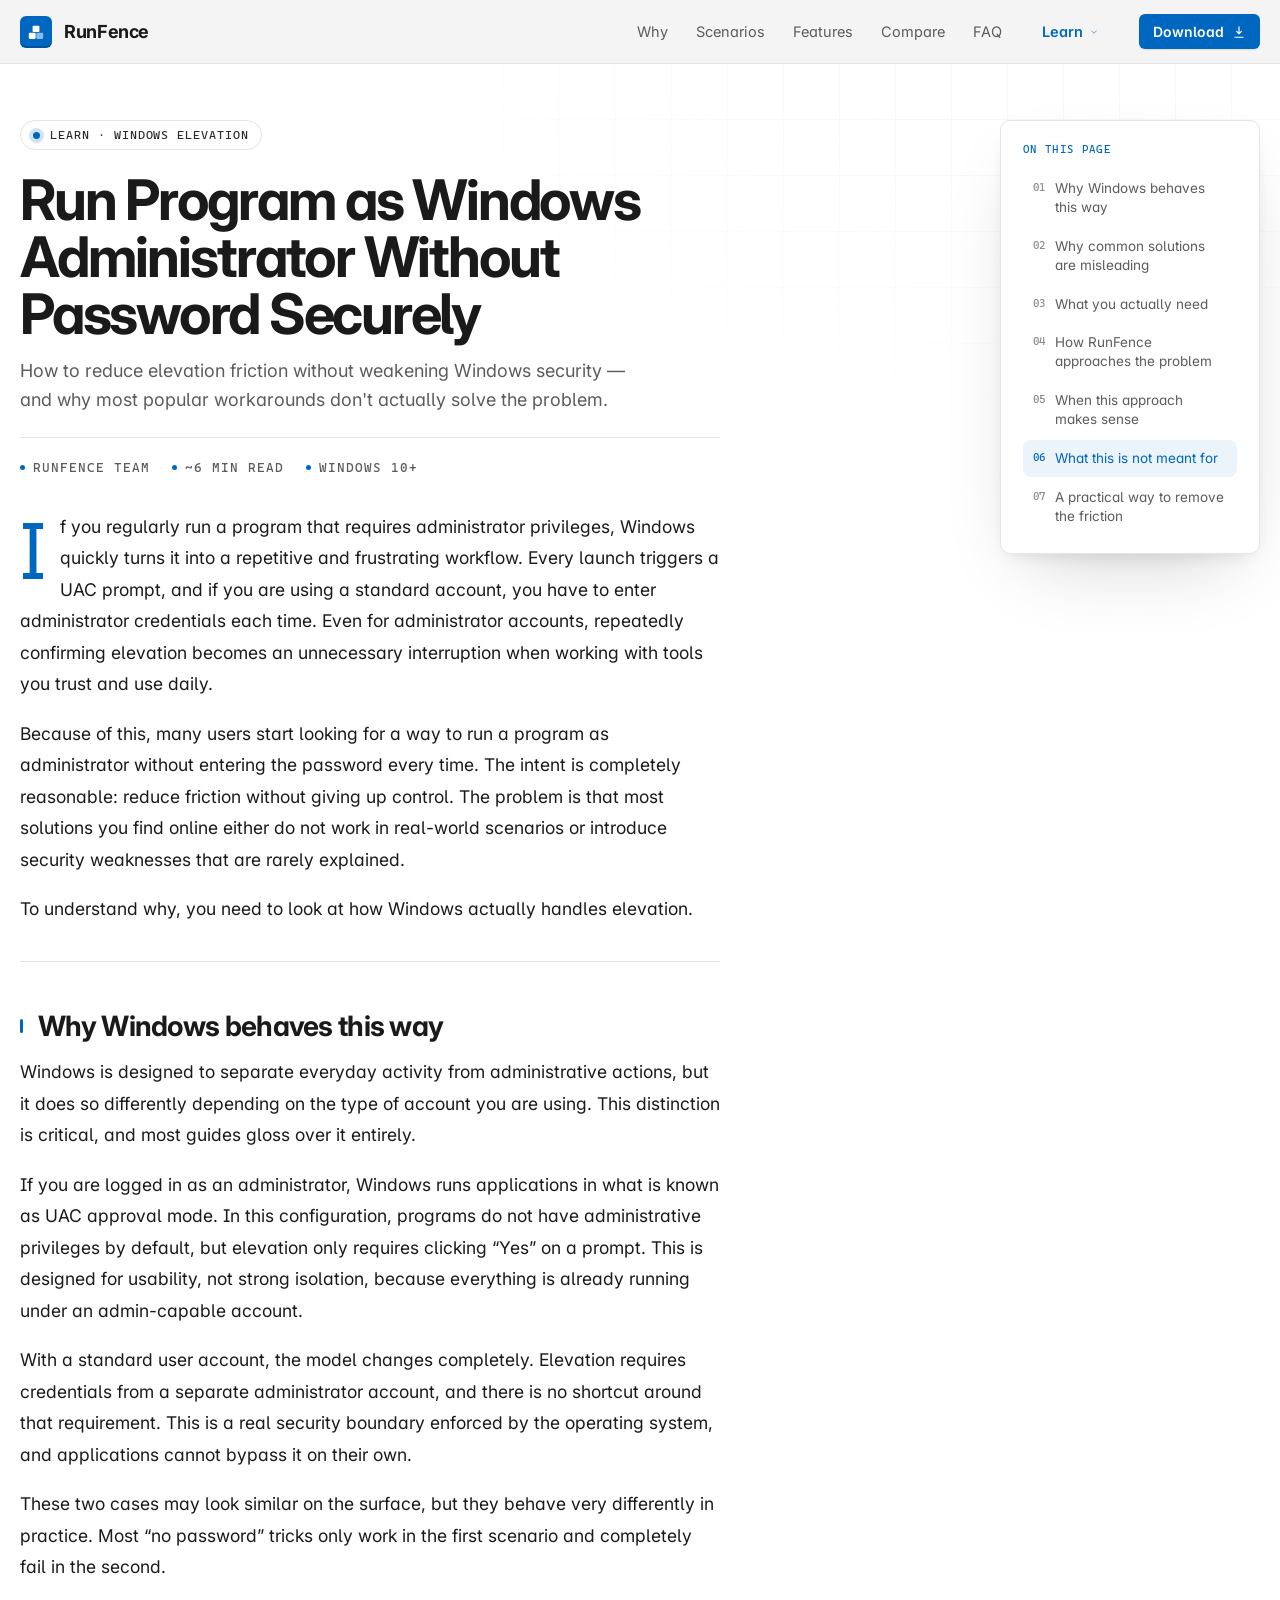
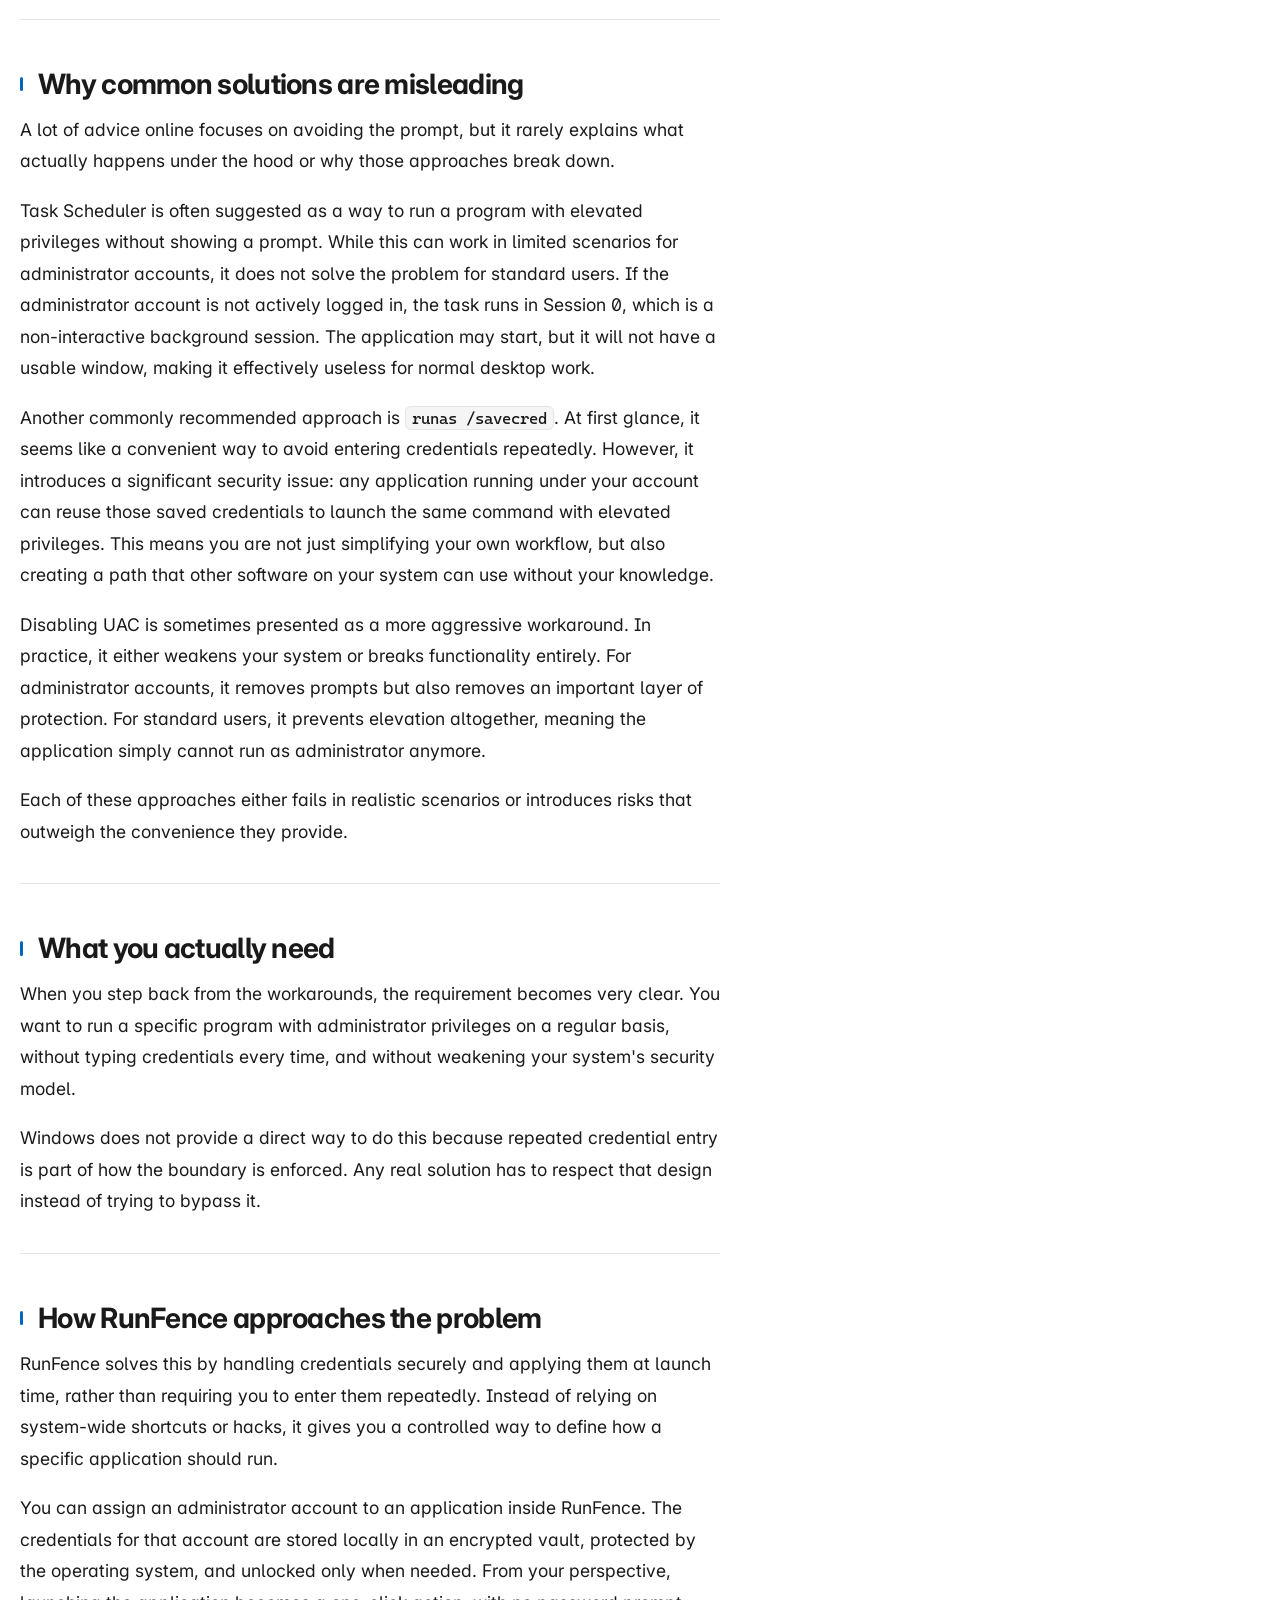
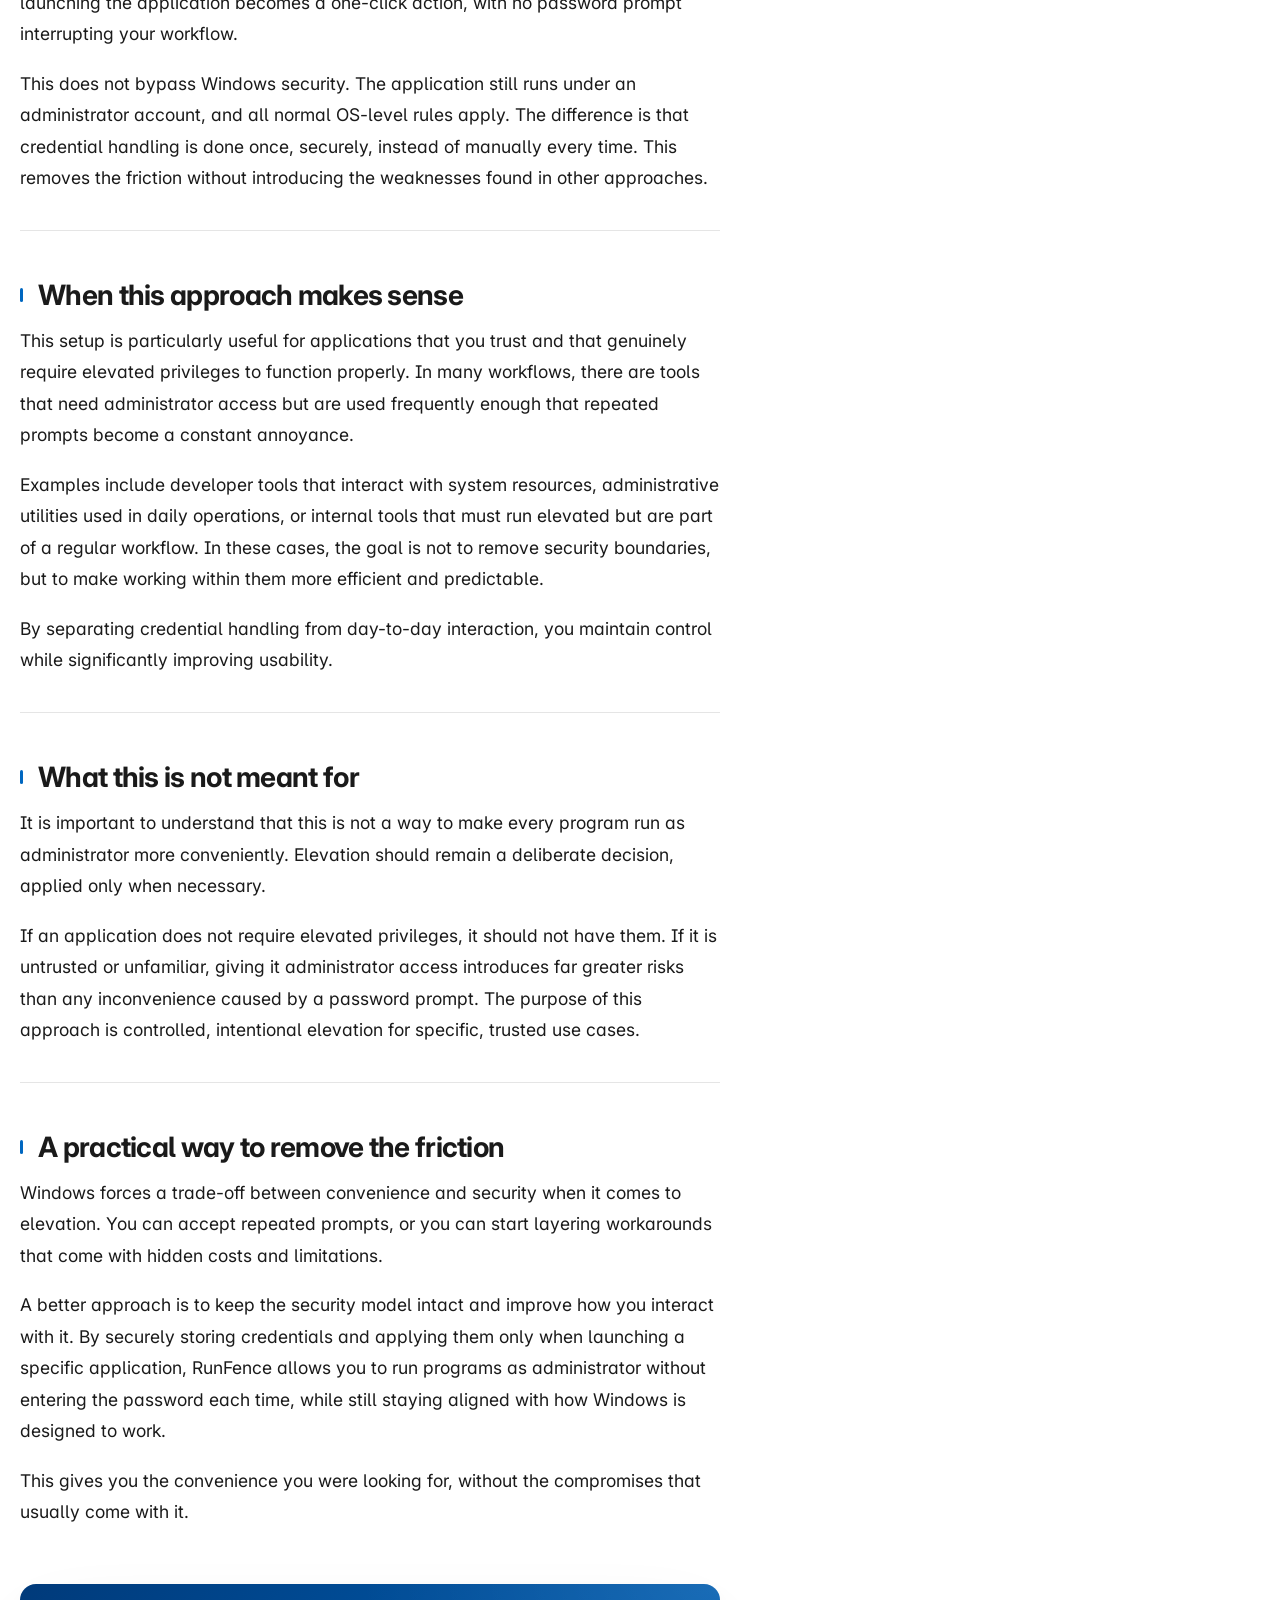
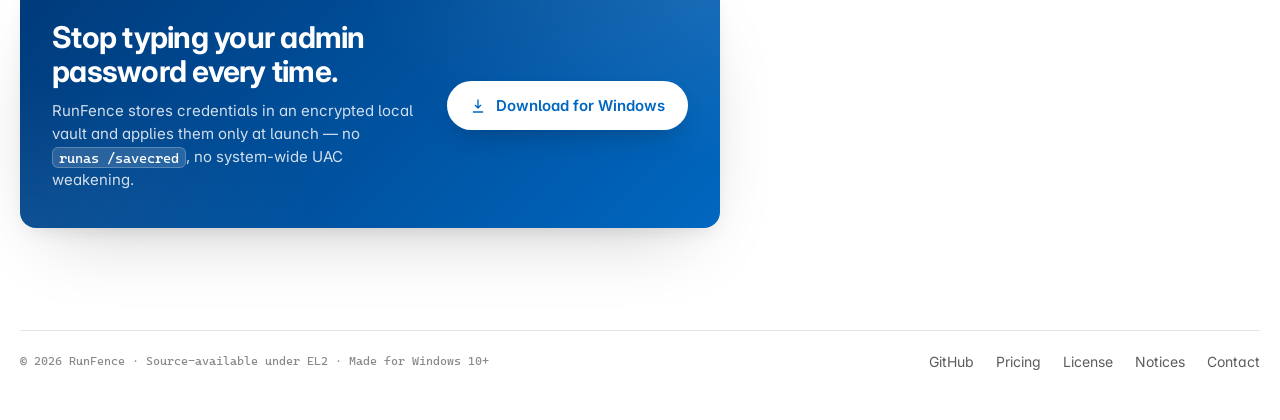
==== commit 0b1dd725: "redesign 2" ====
--- a/run-as-admin-without-password.html
+++ b/run-as-admin-without-password.html
@@ -49,7 +49,7 @@
 
     <link rel="preconnect" href="https://fonts.googleapis.com" />
     <link rel="preconnect" href="https://fonts.gstatic.com" crossorigin />
-    <link href="https://fonts.googleapis.com/css2?family=Geist:wght@400;500;600;700;800&family=JetBrains+Mono:wght@400;500;600&family=Instrument+Serif:ital@0;1&display=swap" rel="stylesheet" />
+    <link href="https://fonts.googleapis.com/css2?family=Inter:wght@400;500;600;700;800&family=Cascadia+Code:wght@400;500;600&display=swap" rel="stylesheet" />
 
     <link rel="stylesheet" href="shared.css" />
 
@@ -93,12 +93,12 @@
         color: var(--ink-2); text-transform: uppercase; letter-spacing: 0.08em;
         padding: 7px 12px;
         border-radius: 999px;
-        border: 1px solid var(--line-soft);
-        background: rgba(255,255,255,0.6);
+        border: 1px solid var(--line);
+        background: rgba(255,255,255,0.75);
       }
       .eyebrow .dot {
         width: 7px; height: 7px; border-radius: 999px;
-        background: var(--accent); box-shadow: 0 0 0 4px rgba(37, 65, 255, 0.16);
+        background: var(--accent); box-shadow: 0 0 0 4px rgba(0, 103, 192, 0.18);
       }
 
       h1.article-title {
@@ -121,7 +121,7 @@
         display: flex; flex-wrap: wrap; gap: 14px 22px;
         margin-top: 22px;
         padding-top: 22px;
-        border-top: 1px solid var(--line-soft);
+        border-top: 1px solid var(--line);
         font-family: var(--mono); font-size: 12.5px;
         color: var(--muted);
         text-transform: uppercase; letter-spacing: 0.08em;
@@ -170,7 +170,7 @@
       }
       .article-content hr {
         border: 0;
-        border-top: 1px solid var(--line-soft);
+        border-top: 1px solid var(--line);
         margin: 36px 0;
       }
 
@@ -182,9 +182,9 @@
       }
       .toc-card {
         padding: 22px 22px 18px;
-        border: 1px solid var(--line-soft);
-        border-radius: 16px;
-        background: white;
+        border: 1px solid var(--line);
+        border-radius: 10px;
+        background: var(--paper);
         box-shadow: var(--shadow);
       }
       .toc-label {
@@ -216,31 +216,29 @@
         padding-top: 1px;
       }
       .toc a:hover { color: var(--ink); background: var(--paper-2); }
-      .toc a.active { color: var(--accent); background: rgba(37, 65, 255, 0.06); }
+      .toc a.active { color: var(--accent); background: var(--accent-bg); }
       .toc a.active::before { color: var(--accent); }
 
       /* ============ CTA card ============ */
       .article-cta {
         margin: 56px 0 0;
         padding: 36px 32px;
-        border-radius: 22px;
-        background:
-          radial-gradient(700px 400px at 100% 0%, rgba(37, 65, 255, 0.36), transparent 60%),
-          var(--ink-deep);
+        border-radius: 16px;
+        background: linear-gradient(135deg, #003a7a 0%, var(--accent) 100%);
         color: white;
         position: relative;
         overflow: hidden;
-      }
-      .article-cta::after {
+        box-shadow: var(--shadow);
+      }
+      .article-cta::before {
         content: "";
         position: absolute; inset: 0;
         background-image:
-          linear-gradient(rgba(255,255,255,0.05) 1px, transparent 1px),
-          linear-gradient(90deg, rgba(255,255,255,0.05) 1px, transparent 1px);
-        background-size: 56px 56px;
-        opacity: 0.5;
+          radial-gradient(600px 300px at 100% 0%, rgba(255,255,255,0.10), transparent 60%),
+          radial-gradient(500px 250px at 0% 100%, rgba(255,255,255,0.06), transparent 60%);
         pointer-events: none;
       }
+      .article-cta::after { content: none; }
       .article-cta-inner {
         position: relative; z-index: 1;
         display: grid;
@@ -249,17 +247,24 @@
       }
       .article-cta h3 {
         margin: 0;
+        text-wrap: balance;
         font-size: clamp(22px, 2.4vw, 30px);
         letter-spacing: -0.025em;
         line-height: 1.15;
         font-weight: 700;
+        color: white;
       }
       .article-cta p {
         margin: 10px 0 0;
-        color: rgba(255,255,255,0.7);
+        color: rgba(255,255,255,0.82);
         font-size: 15px;
         line-height: 1.55;
         max-width: 50ch;
+      }
+      .article-cta code {
+        background: rgba(255,255,255,0.14);
+        border-color: rgba(255,255,255,0.24);
+        color: white;
       }
       .btn {
         display: inline-flex; align-items: center; gap: 10px;
@@ -271,11 +276,15 @@
       }
       .btn:hover { transform: translateY(-1px); }
       .btn-primary {
-        background: var(--accent);
-        color: white;
-        box-shadow: 0 12px 28px -12px rgba(37, 65, 255, 0.55);
-      }
-      .article-cta .btn-primary:hover { background: var(--accent-deep); }
+        background: white;
+        color: var(--accent);
+        box-shadow: 0 12px 28px -12px rgba(0,0,0,0.30);
+      }
+      .article-cta .btn-primary:hover {
+        background: white;
+        color: var(--accent-deep);
+        box-shadow: 0 14px 30px -10px rgba(0,0,0,0.30);
+      }
 
       /* ============ Responsive ============ */
       @media (max-width: 1024px) {
@@ -489,7 +498,7 @@
       </footer>
     </main>
 
-    <script data-cfasync="false" src="/cdn-cgi/scripts/5c5dd728/cloudflare-static/email-decode.min.js"></script><script>
+    <script>
       // Close Learn dropdown on outside click / Esc
       (function () {
         const dropdowns = document.querySelectorAll(".nav-dropdown");
--- a/shared.css
+++ b/shared.css
@@ -2,31 +2,39 @@
    shared.css — chrome shared between index.html and article pages
    Loaded BEFORE each page's inline <style> so per-page tokens
    and overrides cascade naturally.
-   Fonts (Geist + JetBrains Mono + Instrument Serif) are loaded
-   by each page in <head> via <link> tags.
+   Tokens align with the Win11 Fluent light theme used by the
+   RunFence app itself: white paper, Win11 accent blue (#0067c0),
+   Inter for UI text, Cascadia Code for monospace.
    ============================================================ */
 
 :root {
-  --ink: #1c223a;
-  --ink-deep: #11162b;
-  --ink-2: #2a3354;
-  --paper: #f6f5f0;
-  --paper-2: #efece4;
-  --line: #1a2238;
-  --line-soft: rgba(26, 34, 56, 0.12);
-  --muted: #545d75;
-  --muted-2: #7a8299;
-  --accent: #2541ff;
-  --accent-deep: #1a30d6;
-  --good: #0f5c3a;
-  --bad: #b3261e;
-  --mid: #8a4b00;
-  --shadow: 0 24px 60px -24px rgba(11, 16, 32, 0.30);
-  --shadow-sm: 0 6px 18px -8px rgba(11, 16, 32, 0.20);
+  --ink: #1a1a1a;
+  --ink-deep: #0d0d0d;
+  --ink-2: #2b2b2b;
+  --paper: #ffffff;
+  --paper-2: #fafafa;
+  --paper-3: #f5f5f5;
+  --bg: #f3f3f3;
+  --line: #e5e5e5;
+  --line-2: #d6d6d6;
+  --line-soft: #ebebeb;
+  --muted: #5c5c5c;
+  --muted-2: #8a8a8a;
+  --accent: #0067c0;
+  --accent-deep: #005a9e;
+  --accent-bg: #ebf3fb;
+  --good: #107c41;
+  --good-bg: #ecf6ee;
+  --bad: #c42b1c;
+  --warn: #c45500;
+  --warn-bg: #fff4e6;
+  --mid: #c45500;
+  --shadow: 0 30px 80px -30px rgba(0,0,0,0.22), 0 8px 20px -8px rgba(0,0,0,0.12);
+  --shadow-sm: 0 1px 2px rgba(0,0,0,0.06), 0 1px 1px rgba(0,0,0,0.04);
   --max: 1240px;
-  --mono: "JetBrains Mono", ui-monospace, SFMono-Regular, Menlo, monospace;
-  --sans: "Geist", ui-sans-serif, system-ui, -apple-system, "Segoe UI", Roboto, sans-serif;
-  --serif: "Instrument Serif", ui-serif, Georgia, "Times New Roman", serif;
+  --mono: "Cascadia Code", ui-monospace, Consolas, "Segoe UI Mono", SFMono-Regular, Menlo, monospace;
+  --sans: "Inter", "Segoe UI Variable", "Segoe UI", system-ui, -apple-system, sans-serif;
+  --serif: "Inter", "Segoe UI Variable", "Segoe UI", system-ui, sans-serif;
 }
 
 *, *::before, *::after { box-sizing: border-box; }
@@ -48,9 +56,9 @@
   font-family: var(--mono);
   font-size: 0.9em;
   padding: 0.1rem 0.36rem;
-  background: rgba(11, 16, 32, 0.06);
+  background: var(--paper-3);
   border-radius: 6px;
-  border: 1px solid rgba(11, 16, 32, 0.08);
+  border: 1px solid var(--line);
   white-space: nowrap;
 }
 
@@ -59,9 +67,9 @@
 /* ============ Top bar ============ */
 .topbar {
   position: sticky; top: 0; z-index: 50;
-  background: rgba(246, 245, 240, 0.85);
+  background: rgba(243, 243, 243, 0.85);
   backdrop-filter: saturate(140%) blur(14px);
-  border-bottom: 1px solid var(--line-soft);
+  border-bottom: 1px solid var(--line);
 }
 .topbar-inner {
   display: flex; align-items: center; justify-content: space-between;
@@ -72,10 +80,11 @@
   font-weight: 700; letter-spacing: -0.02em; font-size: 18px;
 }
 .brand-mark {
-  width: 32px; height: 32px; border-radius: 8px;
+  width: 32px; height: 32px; border-radius: 6px;
   display: grid; place-items: center;
   background: var(--accent);
   color: white;
+  box-shadow: inset 0 -2px 0 rgba(0,0,0,0.18);
 }
 .brand-mark svg { width: 22px; height: 22px; }
 
@@ -102,8 +111,8 @@
   width: min(380px, calc(100vw - 24px));
   padding: 8px;
   background: var(--paper);
-  border: 1px solid var(--line-soft);
-  border-radius: 14px;
+  border: 1px solid var(--line);
+  border-radius: 10px;
   box-shadow: var(--shadow);
 }
 .nav-panel-link {
@@ -120,25 +129,26 @@
 }
 /* current page state inside the dropdown */
 .nav-panel-link[aria-current="page"] {
-  background: rgba(37, 65, 255, 0.08);
-  outline: 1px solid rgba(37, 65, 255, 0.20);
+  background: var(--accent-bg);
+  outline: 1px solid rgba(0, 103, 192, 0.22);
 }
 .nav-panel-link[aria-current="page"] strong { color: var(--accent); }
 .nav-panel-link[aria-current="page"] .nav-panel-dot {
-  box-shadow: 0 0 0 4px rgba(37, 65, 255, 0.16);
+  box-shadow: 0 0 0 4px rgba(0, 103, 192, 0.18);
 }
 
 .nav-cta {
   display: inline-flex; align-items: center; gap: 8px;
-  padding: 9px 14px; border-radius: 999px;
+  padding: 9px 14px; border-radius: 6px;
   background: var(--accent); color: white !important;
   font-weight: 600; font-size: 14px;
+  box-shadow: var(--shadow-sm);
   transition: transform .15s ease, background .15s ease, box-shadow .15s ease;
 }
 .nav-cta:hover {
   transform: translateY(-1px);
   background: var(--accent-deep);
-  box-shadow: 0 10px 24px -10px rgba(37,65,255,.55);
+  box-shadow: 0 10px 24px -10px rgba(0,103,192,.45);
 }
 .nav-cta, .nav-cta:visited, .nav-cta:active, .nav-cta:focus { color: white !important; }
 
@@ -148,7 +158,7 @@
   display: flex; align-items: center; justify-content: space-between;
   flex-wrap: wrap; gap: 16px;
   padding-top: 22px;
-  border-top: 1px solid var(--line-soft);
+  border-top: 1px solid var(--line);
 }
 .footer-copy { font-family: var(--mono); font-size: 12px; color: var(--muted-2); }
 .footer-links { display: flex; flex-wrap: wrap; gap: 22px; font-size: 14px; }
